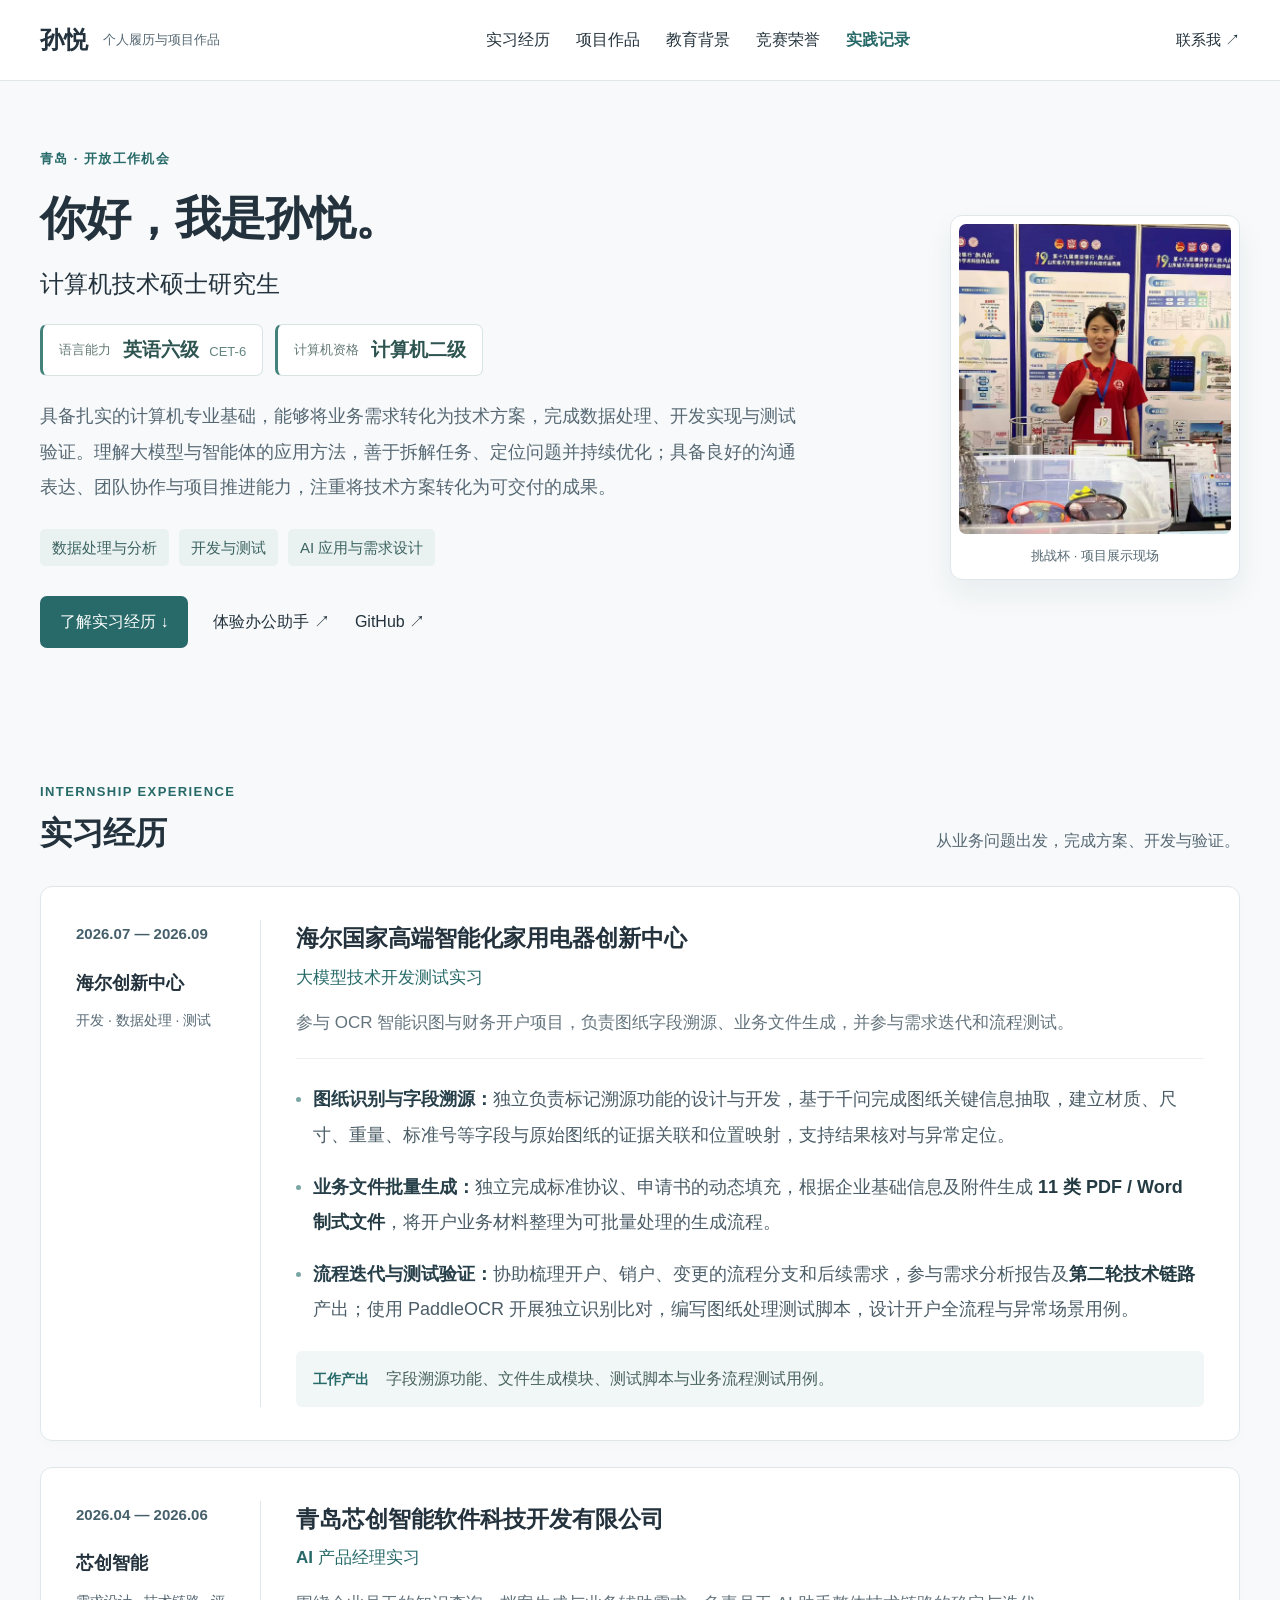
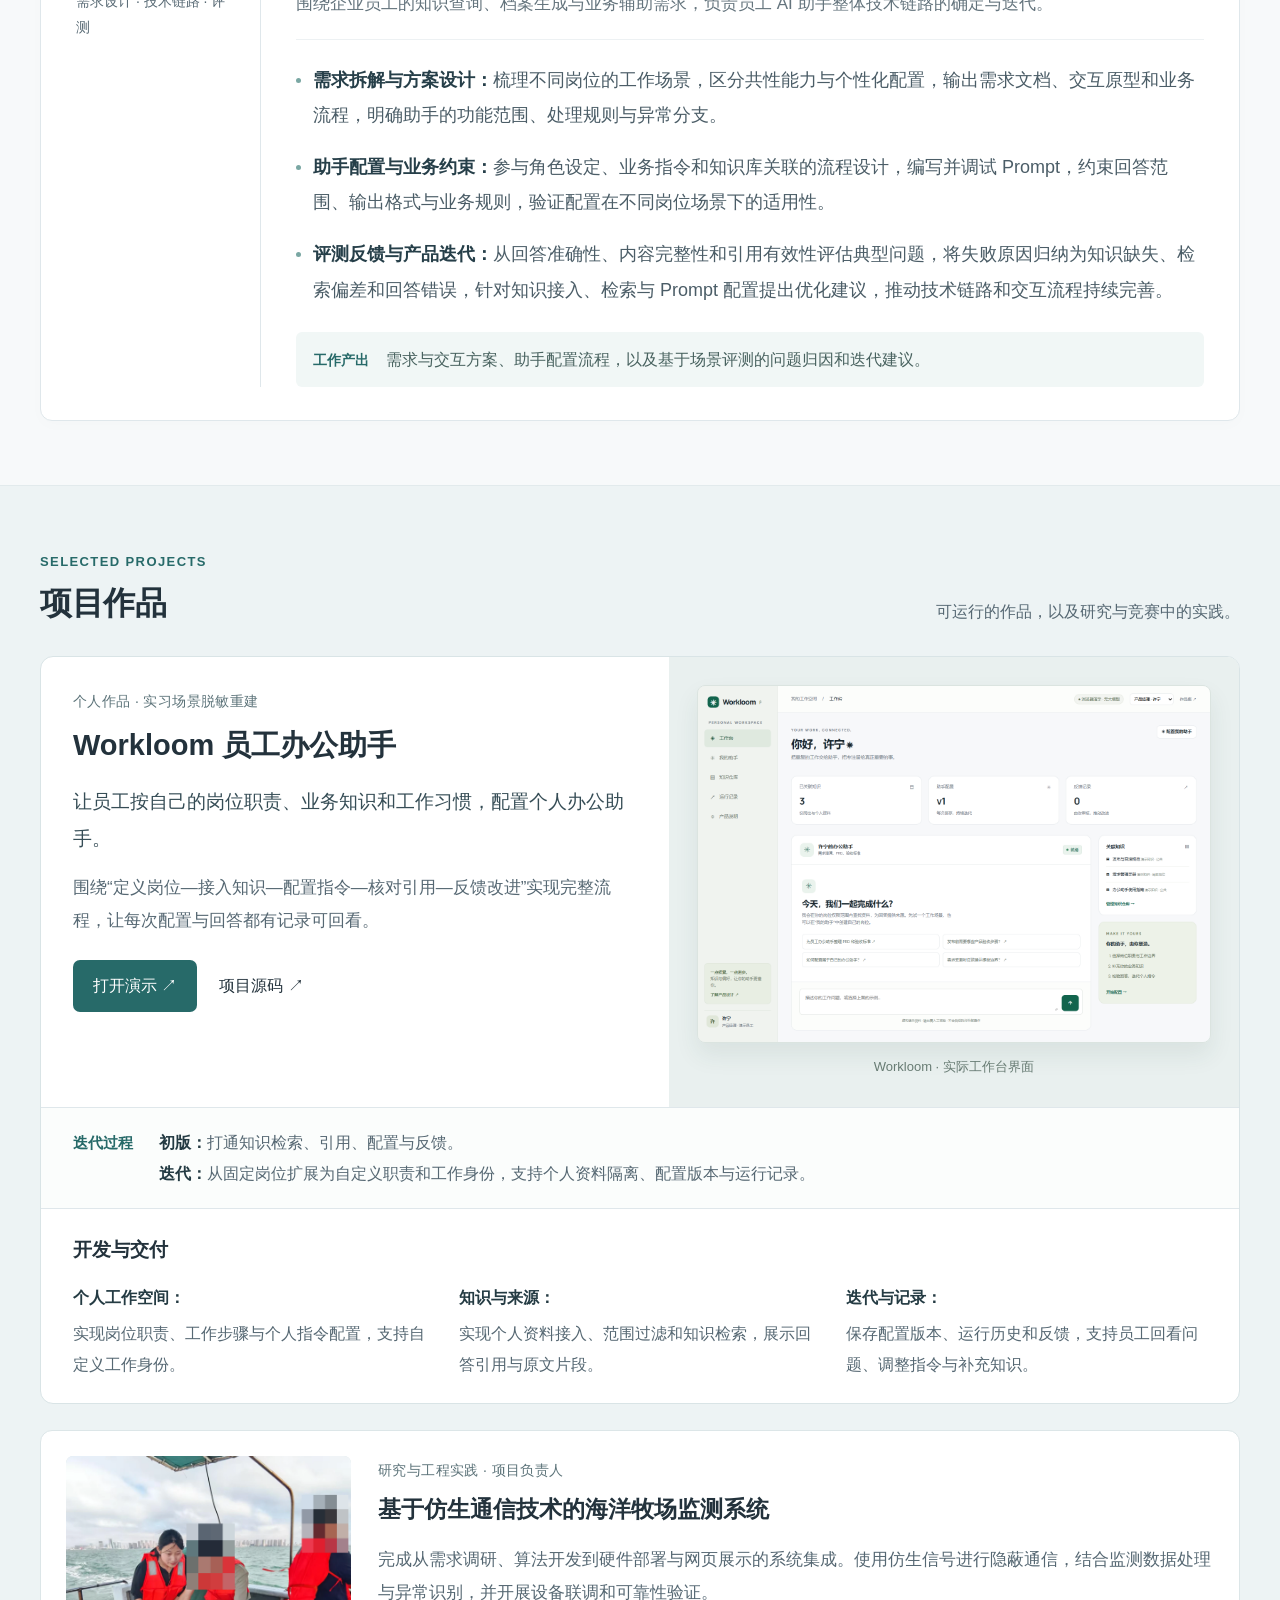
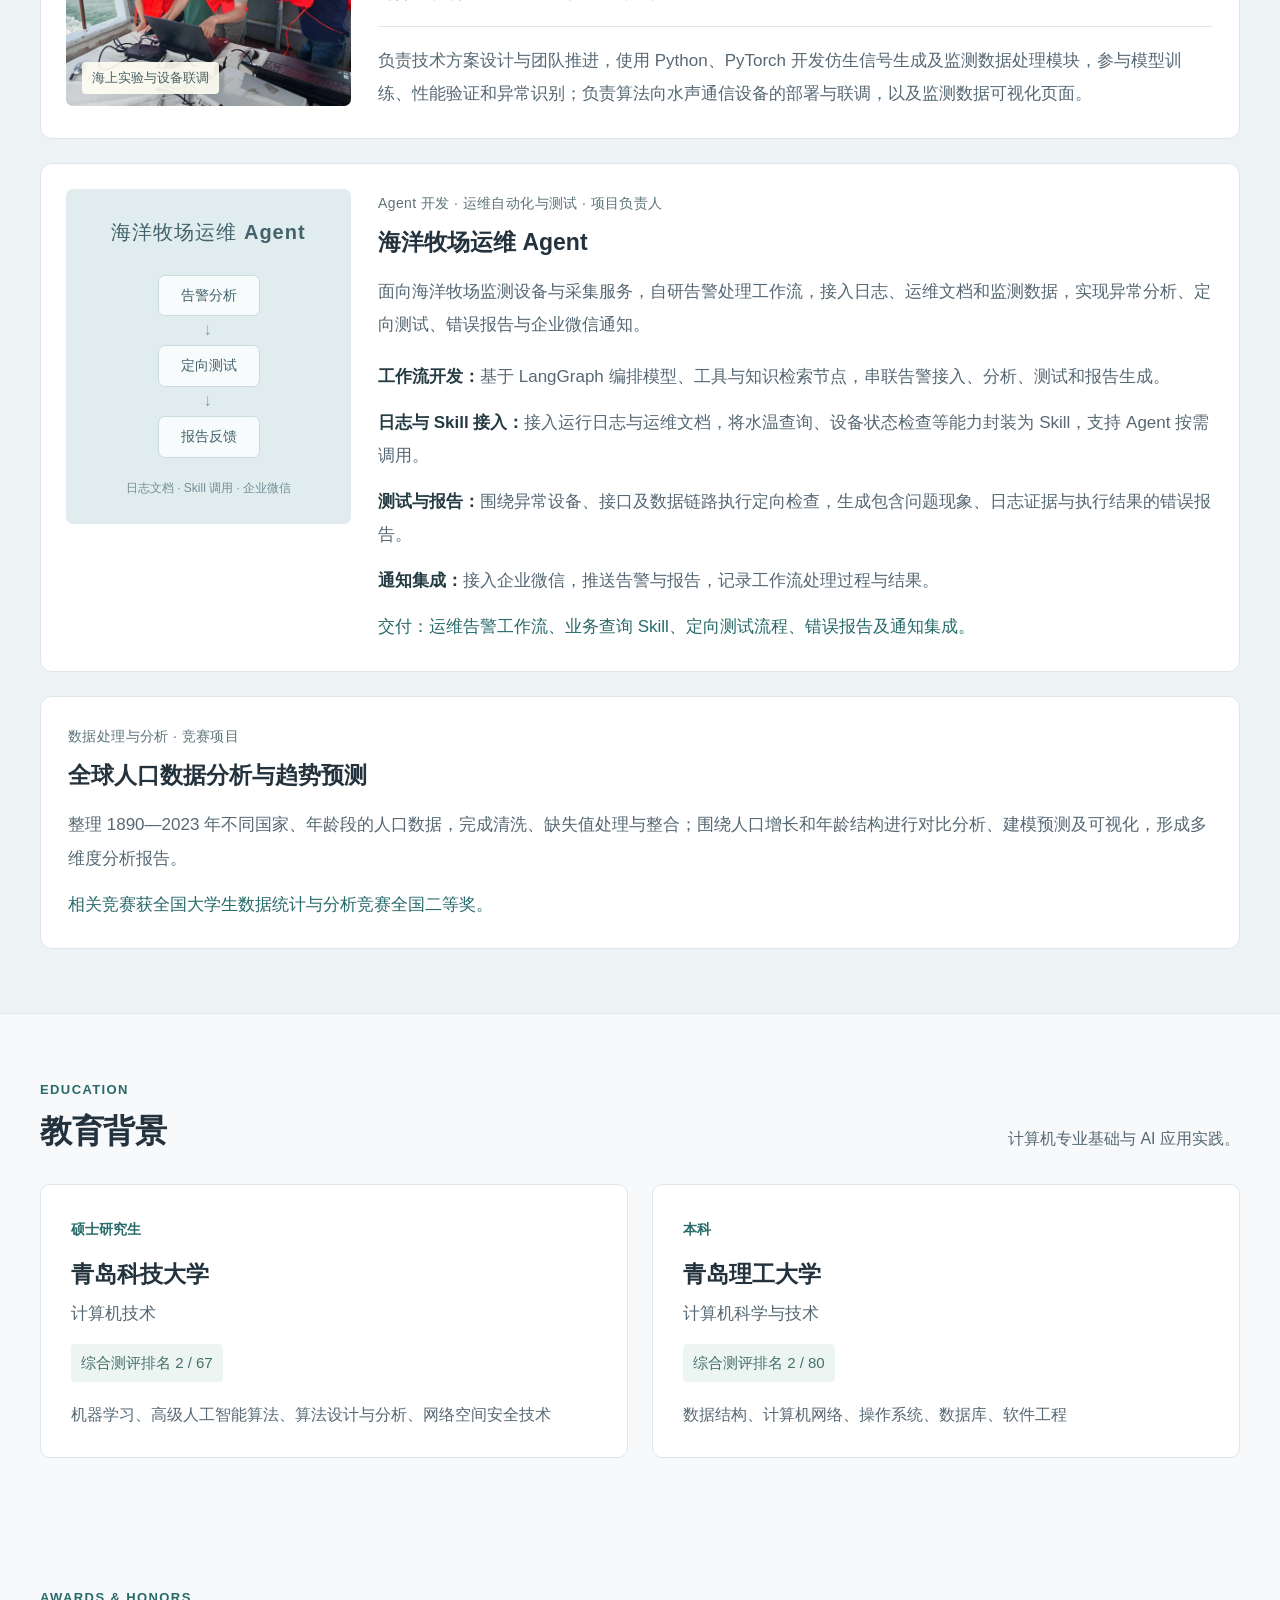
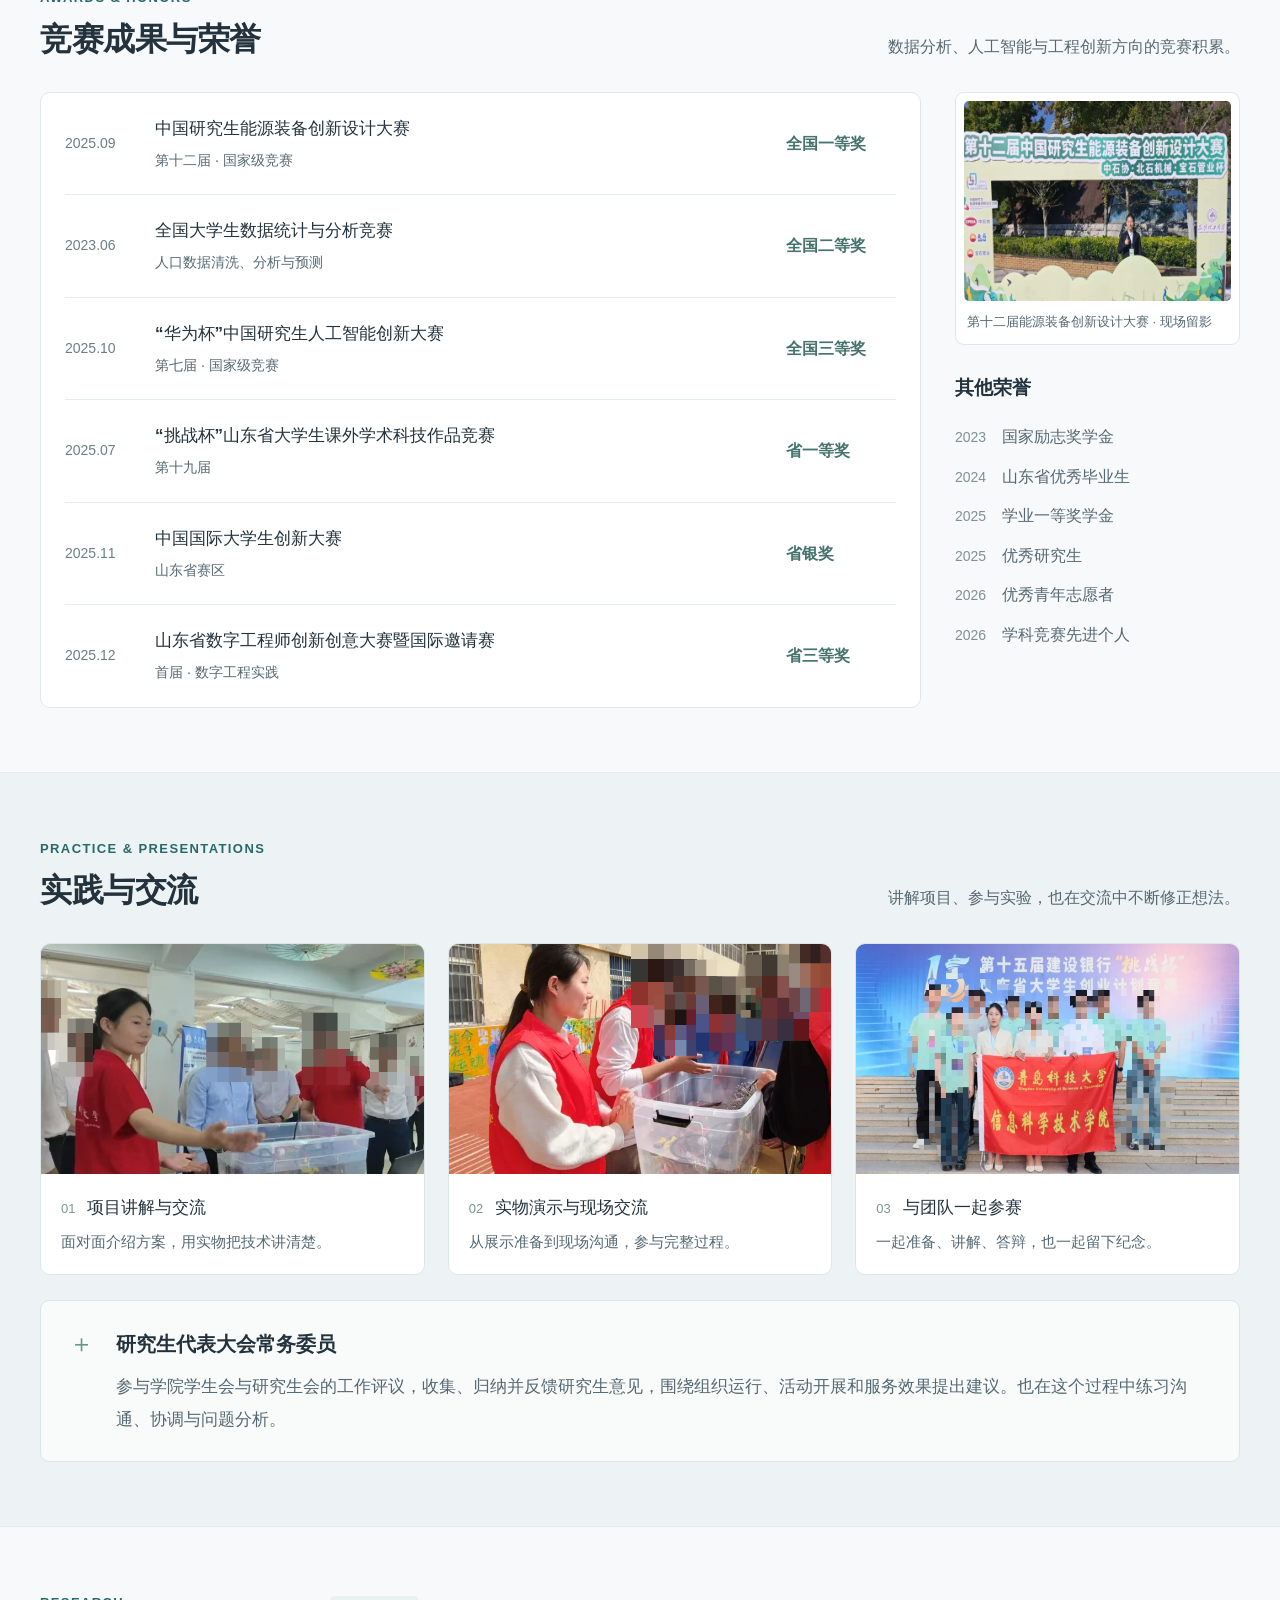
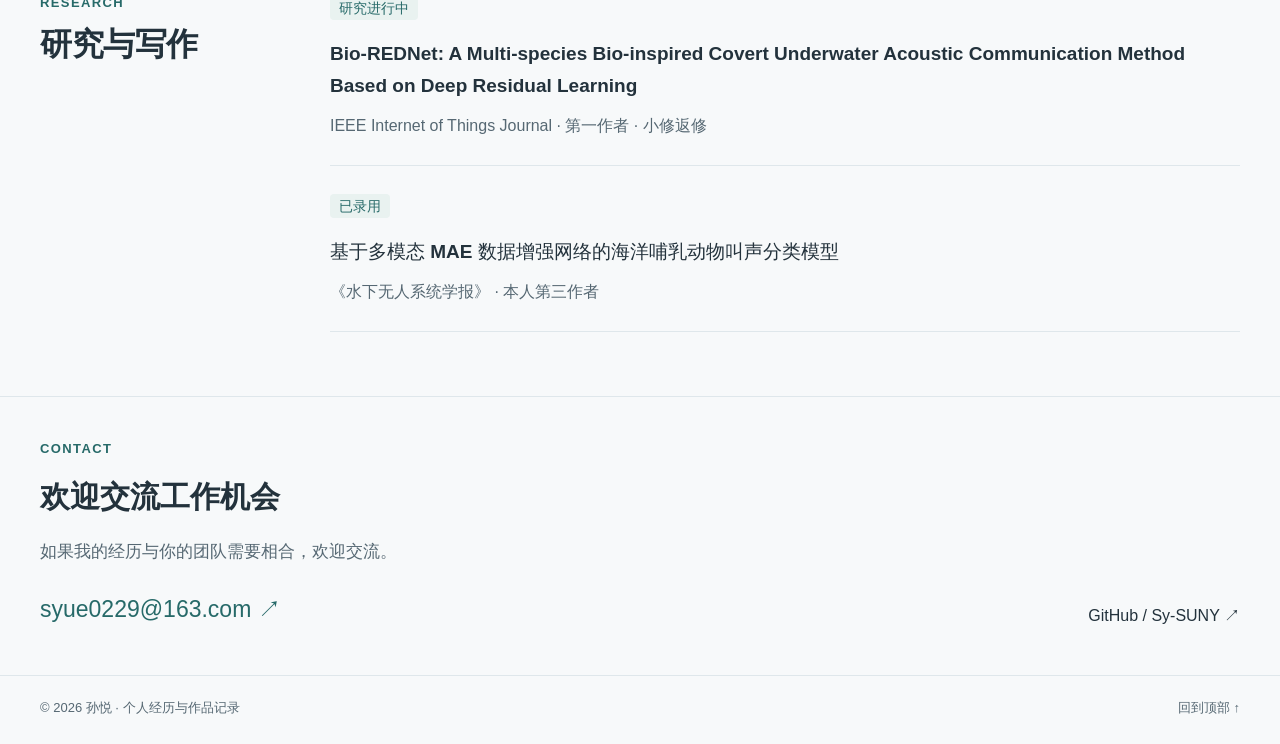
==== index.html @ eac05786 "Publish SunYue-suny personal website" ====
<!DOCTYPE html>
<html lang="zh-CN"><head><meta charset="utf-8"><meta name="viewport" content="width=device-width,initial-scale=1"><meta name="description" content="孙悦的个人履历与作品：数据处理、开发测试、AI 应用、竞赛成果与实践记录。"><title>SunYue-suny · 孙悦的个人网站</title><link rel="stylesheet" href="portfolio.css"><script src="portfolio.js" defer></script><link rel="canonical" href="https://sy-suny.github.io/SunYue-suny/"><meta property="og:site_name" content="SunYue-suny"></head><body>
<a class="skip" href="#main">跳到正文</a><header class="masthead"><a class="wordmark" href="index.html">孙悦<span>个人履历与项目作品</span></a><nav aria-label="个人网站导航"><a href="#experience">实习经历</a><a href="#projects">项目作品</a><a href="#education">教育背景</a><a href="#honors">竞赛荣誉</a><a href="#moments">实践记录</a></nav><a class="contact-nav" href="mailto:syue0229@163.com">联系我 ↗</a></header><main id="main"><section class="intro page-width"><div class="intro-copy"><p class="eyebrow">青岛 · 开放工作机会</p><h1>你好，我是孙悦。</h1><p class="intro-lead">计算机技术硕士研究生</p><div class="intro-qualifications" aria-label="语言与计算机资格"><div><span>语言能力</span><strong>英语六级 <small>CET-6</small></strong></div><div><span>计算机资格</span><strong>计算机二级</strong></div></div><p class="intro-bio">具备扎实的计算机专业基础，能够将业务需求转化为技术方案，完成数据处理、开发实现与测试验证。理解大模型与智能体的应用方法，善于拆解任务、定位问题并持续优化；具备良好的沟通表达、团队协作与项目推进能力，注重将技术方案转化为可交付的成果。</p><div class="directions"><span>数据处理与分析</span><span>开发与测试</span><span>AI 应用与需求设计</span></div><div class="intro-links"><a class="primary-project-link" href="#experience">了解实习经历 ↓</a><a href="#workloom">体验办公助手 ↗</a><a href="https://github.com/Sy-SUNY" target="_blank" rel="noopener">GitHub ↗</a></div></div><figure class="intro-photo"><img src="assets/portrait.webp?v=privacy-20261110" width="1125" height="1500" alt="孙悦在挑战杯竞赛展位展示项目" fetchpriority="high"><figcaption>挑战杯 · 项目展示现场</figcaption></figure></section><section class="section page-width" id="experience"><div class="section-heading"><div><p class="eyebrow">INTERNSHIP EXPERIENCE</p><h2>实习经历</h2></div><p>从业务问题出发，完成方案、开发与验证。</p></div><div class="experience-cards">
<article class="career-card"><aside class="career-date"><time>2026.07 — 2026.09</time><span>海尔创新中心</span><p>开发 · 数据处理 · 测试</p></aside><div class="career-content"><header><h3>海尔国家高端智能化家用电器创新中心</h3><p class="position">大模型技术开发测试实习</p><p class="career-context">参与 OCR 智能识图与财务开户项目，负责图纸字段溯源、业务文件生成，并参与需求迭代和流程测试。</p></header><ul class="contribution-list"><li><strong>图纸识别与字段溯源：</strong>独立负责标记溯源功能的设计与开发，基于千问完成图纸关键信息抽取，建立材质、尺寸、重量、标准号等字段与原始图纸的证据关联和位置映射，支持结果核对与异常定位。</li><li><strong>业务文件批量生成：</strong>独立完成标准协议、申请书的动态填充，根据企业基础信息及附件生成 <strong>11 类 PDF / Word 制式文件</strong>，将开户业务材料整理为可批量处理的生成流程。</li><li><strong>流程迭代与测试验证：</strong>协助梳理开户、销户、变更的流程分支和后续需求，参与需求分析报告及<strong>第二轮技术链路</strong>产出；使用 PaddleOCR 开展独立识别比对，编写图纸处理测试脚本，设计开户全流程与异常场景用例。</li></ul><div class="career-delivery"><span>工作产出</span><p>字段溯源功能、文件生成模块、测试脚本与业务流程测试用例。</p></div></div></article>
<article class="career-card"><aside class="career-date"><time>2026.04 — 2026.06</time><span>芯创智能</span><p>需求设计 · 技术链路 · 评测</p></aside><div class="career-content"><header><h3>青岛芯创智能软件科技开发有限公司</h3><p class="position">AI 产品经理实习</p><p class="career-context">围绕企业员工的知识查询、档案生成与业务辅助需求，负责员工 AI 助手整体技术链路的确定与迭代。</p></header><ul class="contribution-list"><li><strong>需求拆解与方案设计：</strong>梳理不同岗位的工作场景，区分共性能力与个性化配置，输出需求文档、交互原型和业务流程，明确助手的功能范围、处理规则与异常分支。</li><li><strong>助手配置与业务约束：</strong>参与角色设定、业务指令和知识库关联的流程设计，编写并调试 Prompt，约束回答范围、输出格式与业务规则，验证配置在不同岗位场景下的适用性。</li><li><strong>评测反馈与产品迭代：</strong>从回答准确性、内容完整性和引用有效性评估典型问题，将失败原因归纳为知识缺失、检索偏差和回答错误，针对知识接入、检索与 Prompt 配置提出优化建议，推动技术链路和交互流程持续完善。</li></ul><div class="career-delivery"><span>工作产出</span><p>需求与交互方案、助手配置流程，以及基于场景评测的问题归因和迭代建议。</p></div></div></article></div></section><section class="project-section" id="projects"><div class="page-width"><div class="section-heading"><div><p class="eyebrow">SELECTED PROJECTS</p><h2>项目作品</h2></div><p>可运行的作品，以及研究与竞赛中的实践。</p></div>
<article class="featured-project" id="workloom"><div class="featured-project-body"><p class="project-index">个人作品 · 实习场景脱敏重建</p><h3>Workloom 员工办公助手</h3><p class="project-intro">让员工按自己的岗位职责、业务知识和工作习惯，配置个人办公助手。</p><p>围绕“定义岗位—接入知识—配置指令—核对引用—反馈改进”实现完整流程，让每次配置与回答都有记录可回看。</p><div class="project-actions"><a class="primary-project-link" href="app.html">打开演示 ↗</a><a href="https://github.com/Sy-SUNY/workloom" target="_blank" rel="noopener">项目源码 ↗</a></div></div><figure class="project-preview"><a href="app.html" aria-label="打开 Workloom 办公助手演示"><img src="assets/workloom-preview.png" width="1440" height="1000" alt="Workloom 工作台，展示个人知识、助手对话和配置入口" loading="lazy"></a><figcaption>Workloom · 实际工作台界面</figcaption></figure><div class="project-evolution"><span>迭代过程</span><p><strong>初版：</strong>打通知识检索、引用、配置与反馈。<br><strong>迭代：</strong>从固定岗位扩展为自定义职责和工作身份，支持个人资料隔离、配置版本与运行记录。</p></div><div class="featured-contributions"><h4>开发与交付</h4><ul class="project-work-list"><li><strong>个人工作空间：</strong>实现岗位职责、工作步骤与个人指令配置，支持自定义工作身份。</li><li><strong>知识与来源：</strong>实现个人资料接入、范围过滤和知识检索，展示回答引用与原文片段。</li><li><strong>迭代与记录：</strong>保存配置版本、运行历史和反馈，支持员工回看问题、调整指令与补充知识。</li></ul></div></article>
<div class="project-grid"><article class="portfolio-project"><figure><img src="assets/fieldwork.webp?v=privacy-20261110" width="1500" height="1125" alt="海洋牧场项目海上设备联调现场" loading="lazy"><figcaption>海上实验与设备联调</figcaption></figure><div class="project-card-body"><p class="project-index">研究与工程实践 · 项目负责人</p><h3>基于仿生通信技术的海洋牧场监测系统</h3><p>完成从需求调研、算法开发到硬件部署与网页展示的系统集成。使用仿生信号进行隐蔽通信，结合监测数据处理与异常识别，并开展设备联调和可靠性验证。</p><div class="project-contributions"><p>负责技术方案设计与团队推进，使用 Python、PyTorch 开发仿生信号生成及监测数据处理模块，参与模型训练、性能验证和异常识别；负责算法向水声通信设备的部署与联调，以及监测数据可视化页面。</p></div></div></article>
<article class="portfolio-project" id="marine-ops"><div class="workflow-cover" role="img" aria-label="运维 Agent 将告警分析、定向测试和报告反馈连接起来"><span class="workflow-title">海洋牧场运维 Agent</span><div><span>告警分析</span><b>→</b><span>定向测试</span><b>→</b><span>报告反馈</span></div><p>日志文档 · Skill 调用 · 企业微信</p></div><div class="project-card-body"><p class="project-index">Agent 开发 · 运维自动化与测试 · 项目负责人</p><h3>海洋牧场运维 Agent</h3><p>面向海洋牧场监测设备与采集服务，自研告警处理工作流，接入日志、运维文档和监测数据，实现异常分析、定向测试、错误报告与企业微信通知。</p><ul class="project-work-list"><li><strong>工作流开发：</strong>基于 LangGraph 编排模型、工具与知识检索节点，串联告警接入、分析、测试和报告生成。</li><li><strong>日志与 Skill 接入：</strong>接入运行日志与运维文档，将水温查询、设备状态检查等能力封装为 Skill，支持 Agent 按需调用。</li><li><strong>测试与报告：</strong>围绕异常设备、接口及数据链路执行定向检查，生成包含问题现象、日志证据与执行结果的错误报告。</li><li><strong>通知集成：</strong>接入企业微信，推送告警与报告，记录工作流处理过程与结果。</li></ul><p class="project-outcome">交付：运维告警工作流、业务查询 Skill、定向测试流程、错误报告及通知集成。</p></div></article><article class="portfolio-project data-project"><div class="project-card-body"><p class="project-index">数据处理与分析 · 竞赛项目</p><h3>全球人口数据分析与趋势预测</h3><p>整理 1890—2023 年不同国家、年龄段的人口数据，完成清洗、缺失值处理与整合；围绕人口增长和年龄结构进行对比分析、建模预测及可视化，形成多维度分析报告。</p><p class="project-outcome">相关竞赛获全国大学生数据统计与分析竞赛全国二等奖。</p></div></article></div></div></section><section class="section page-width education-section" id="education"><div class="section-heading"><div><p class="eyebrow">EDUCATION</p><h2>教育背景</h2></div><p>计算机专业基础与 AI 应用实践。</p></div><div class="education-grid"><article class="education-card"><span class="degree">硕士研究生</span><h4>青岛科技大学</h4><p>计算机技术</p><span class="rank">综合测评排名 2 / 67</span><p class="course">机器学习、高级人工智能算法、算法设计与分析、网络空间安全技术</p></article><article class="education-card"><span class="degree">本科</span><h4>青岛理工大学</h4><p>计算机科学与技术</p><span class="rank">综合测评排名 2 / 80</span><p class="course">数据结构、计算机网络、操作系统、数据库、软件工程</p></article></div></section><section class="section page-width" id="honors"><div class="section-heading"><div><p class="eyebrow">AWARDS &amp; HONORS</p><h2>竞赛成果与荣誉</h2></div><p>数据分析、人工智能与工程创新方向的竞赛积累。</p></div><div class="honors-layout"><div class="award-list"><article class="award-row"><span>2025.09</span><div><h3>中国研究生能源装备创新设计大赛</h3><p>第十二届 · 国家级竞赛</p></div><strong>全国一等奖</strong></article><article class="award-row"><span>2023.06</span><div><h3>全国大学生数据统计与分析竞赛</h3><p>人口数据清洗、分析与预测</p></div><strong>全国二等奖</strong></article><article class="award-row"><span>2025.10</span><div><h3>“华为杯”中国研究生人工智能创新大赛</h3><p>第七届 · 国家级竞赛</p></div><strong>全国三等奖</strong></article><article class="award-row"><span>2025.07</span><div><h3>“挑战杯”山东省大学生课外学术科技作品竞赛</h3><p>第十九届</p></div><strong>省一等奖</strong></article><article class="award-row"><span>2025.11</span><div><h3>中国国际大学生创新大赛</h3><p>山东省赛区</p></div><strong>省银奖</strong></article><article class="award-row"><span>2025.12</span><div><h3>山东省数字工程师创新创意大赛暨国际邀请赛</h3><p>首届 · 数字工程实践</p></div><strong>省三等奖</strong></article></div><aside class="honor-aside"><figure><button class="image-button" data-image="assets/energy-event.webp?v=privacy-20261110" data-caption="第十二届中国研究生能源装备创新设计大赛现场"><img src="assets/energy-event.webp?v=privacy-20261110" width="633" height="474" alt="孙悦在中国研究生能源装备创新设计大赛会场留影" loading="lazy"></button><figcaption>第十二届能源装备创新设计大赛 · 现场留影</figcaption></figure><h3>其他荣誉</h3><ul class="other-honors"><li><span>2023</span>国家励志奖学金</li><li><span>2024</span>山东省优秀毕业生</li><li><span>2025</span>学业一等奖学金</li><li><span>2025</span>优秀研究生</li><li><span>2026</span>优秀青年志愿者</li><li><span>2026</span>学科竞赛先进个人</li></ul></aside></div></section>
<section class="moments-section" id="moments"><div class="page-width"><div class="section-heading"><div><p class="eyebrow">PRACTICE &amp; PRESENTATIONS</p><h2>实践与交流</h2></div><p>讲解项目、参与实验，也在交流中不断修正想法。</p></div><div class="photo-grid"><figure class="photo-wide"><button class="image-button" data-image="assets/presentation.webp?v=privacy-20261110" data-caption="项目讲解与交流 · 使用实物演示介绍系统"><img src="assets/presentation.webp?v=privacy-20261110" width="651" height="504" alt="项目现场向参观者讲解水下设备及演示系统" loading="lazy"></button><figcaption><span>01</span>项目讲解与交流<p>面对面介绍方案，用实物把技术讲清楚。</p></figcaption></figure><figure><button class="image-button" data-image="assets/demo-table.webp?v=privacy-20261110" data-caption="实物演示与现场交流"><img src="assets/demo-table.webp?v=privacy-20261110" width="613" height="463" alt="团队成员围绕实验水箱交流设备与方案" loading="lazy"></button><figcaption><span>02</span>实物演示与现场交流<p>从展示准备到现场沟通，参与完整过程。</p></figcaption></figure><figure><button class="image-button" data-image="assets/competition-team.webp?v=privacy-20261110" data-caption="挑战杯参赛团队合影"><img src="assets/competition-team.webp?v=privacy-20261110" width="633" height="471" alt="挑战杯参赛团队与青岛科技大学旗帜合影" loading="lazy"></button><figcaption><span>03</span>与团队一起参赛<p>一起准备、讲解、答辩，也一起留下纪念。</p></figcaption></figure></div><div class="service-note"><span class="note-number">＋</span><div><h3>研究生代表大会常务委员</h3><p>参与学院学生会与研究生会的工作评议，收集、归纳并反馈研究生意见，围绕组织运行、活动开展和服务效果提出建议。也在这个过程中练习沟通、协调与问题分析。</p></div><div class="service-tags">校园参与<br>组织协调<br>志愿服务</div></div></div></section>
<section class="section page-width research-section"><div><p class="eyebrow">RESEARCH</p><h2>研究与写作</h2></div><div class="papers"><article><span class="paper-status">研究进行中</span><h3>Bio-REDNet: A Multi-species Bio-inspired Covert Underwater Acoustic Communication Method Based on Deep Residual Learning</h3><p>IEEE Internet of Things Journal · 第一作者 · 小修返修</p></article><article><span class="paper-status">已录用</span><h3>基于多模态 MAE 数据增强网络的海洋哺乳动物叫声分类模型</h3><p>《水下无人系统学报》 · 本人第三作者</p></article></div></section>
<section class="contact-section page-width" id="contact"><div><p class="eyebrow">CONTACT</p><h2>欢迎交流工作机会</h2><p>如果我的经历与你的团队需要相合，欢迎交流。</p><a class="email" href="mailto:syue0229@163.com">syue0229@163.com ↗</a></div><a class="github-link" href="https://github.com/Sy-SUNY" target="_blank" rel="noopener">GitHub / Sy-SUNY ↗</a></section></main><footer class="page-width footer"><span>© 2026 孙悦 · 个人经历与作品记录</span><a href="#main">回到顶部 ↑</a></footer><dialog id="photo-dialog" aria-label="照片查看"><button class="dialog-close" aria-label="关闭图片">关闭 ×</button><figure><img id="dialog-image" alt=""><figcaption id="dialog-caption"></figcaption></figure></dialog></body></html>
---- portfolio.css ----
:root{--paper:#f7f9fa;--ink:#23323c;--muted:#566873;--rule:#dfe7eb;--red:#276a69;--serif:'Segoe UI','Microsoft YaHei',sans-serif;--sans:'Segoe UI','Microsoft YaHei',sans-serif;--accent:#276a69}*{box-sizing:border-box}html{scroll-behavior:smooth;scroll-padding-top:100px}body{margin:0;background:var(--paper);color:var(--ink);font:18px/1.85 var(--sans);-webkit-font-smoothing:antialiased}a{color:inherit;text-decoration:none}a:hover{color:var(--accent)}button{font:inherit;cursor:pointer;color:inherit}a:focus-visible,button:focus-visible,summary:focus-visible{outline:3px solid #74aaa8;outline-offset:4px}h1,h2,h3,h4,p,figure{margin:0}img{max-width:100%;display:block}strong{font-weight:650;color:#243b43}.page-width{width:100%;max-width:1280px;padding-left:40px;padding-right:40px;margin:auto}.masthead{position:sticky;top:0;z-index:10;display:flex;align-items:center;gap:30px;justify-content:space-between;padding:18px max(32px,calc((100vw - 1200px)/2));border-bottom:1px solid var(--rule);background:#fffffffa;backdrop-filter:blur(14px)}.wordmark{font-size:24px;font-weight:700;display:flex;align-items:center;gap:15px;white-space:nowrap}.wordmark span{display:block;font-size:13px;font-weight:400;color:var(--muted)}.masthead nav{display:flex;gap:26px;font-size:16px}.masthead nav a{white-space:nowrap}.masthead nav a.active{color:var(--accent);font-weight:650}.contact-nav{font-size:15px;white-space:nowrap}.intro{display:grid;grid-template-columns:minmax(0,1fr) 290px;gap:80px;align-items:center;padding-top:66px;padding-bottom:68px}.eyebrow{font-size:13px;font-weight:600;letter-spacing:1.4px;color:var(--accent)}.intro h1{font-size:46px;line-height:1.35;letter-spacing:-1px;margin:16px 0 12px;font-weight:700}.intro-lead{font-size:24px;font-weight:500;margin-bottom:18px}.intro-bio{font-size:18px;color:var(--muted);max-width:760px;line-height:1.95}.directions{display:flex;gap:10px;flex-wrap:wrap;margin-top:24px}.directions span{background:#eaf2f1;color:#3b6361;font-size:15px;padding:5px 12px;border-radius:5px}.intro-links{display:flex;gap:25px;align-items:center;flex-wrap:wrap;margin-top:30px;font-size:16px}.primary-project-link{display:inline-flex;padding:11px 20px;border-radius:7px;background:var(--accent);color:white;font-size:16px;font-weight:550;align-items:center;justify-content:center}.primary-project-link:hover{color:white;background:#1e5756}.intro-photo{padding:8px;background:white;border:1px solid var(--rule);border-radius:12px;box-shadow:0 14px 30px #213d4810}.intro-photo img{width:100%;height:310px;object-fit:cover;object-position:50% 40%;border-radius:7px}.intro-photo figcaption{font-size:13px;color:var(--muted);text-align:center;padding:10px 0 3px}.section{padding-top:64px;padding-bottom:64px}.section-heading{display:flex;justify-content:space-between;gap:30px;align-items:flex-end;margin-bottom:30px}.section-heading h2,.research-section h2{font-size:32px;line-height:1.4;letter-spacing:-.5px;font-weight:650;margin-top:7px}.section-heading>p{font-size:16px;color:var(--muted);max-width:450px;text-align:right}.experience-cards{display:flex;flex-direction:column;gap:26px}.career-card{display:grid;grid-template-columns:185px minmax(0,1fr);gap:35px;padding:33px 35px;background:white;border:1px solid var(--rule);border-radius:12px;box-shadow:0 4px 16px #29415104}.career-date{border-right:1px solid var(--rule);padding-right:24px}.career-date time{font-size:15px;font-weight:600;color:#455f6b;display:block;white-space:nowrap}.career-date>span{font-size:18px;display:block;margin-top:19px;font-weight:650}.career-date>p{font-size:14px;line-height:1.9;color:var(--muted);margin-top:7px}.career-content h3{font-size:23px;line-height:1.6;font-weight:650}.position{font-size:17px;color:var(--accent);font-weight:550;margin-top:5px}.career-context{font-size:17px;color:#64747d;line-height:1.9;margin-top:14px;padding-bottom:19px;border-bottom:1px solid #edf1f3}.contribution-list{list-style:none;padding:0;margin:23px 0 0}.contribution-list li{font-size:18px;color:#4b5d67;line-height:1.95;margin-bottom:17px;padding-left:17px;position:relative}.contribution-list li:last-child{margin-bottom:0}.contribution-list li:before{content:'';position:absolute;left:0;top:15px;width:5px;height:5px;border-radius:50%;background:#7aa7a3}.contribution-list li>strong:first-child{color:#263f49}.career-delivery{display:flex;gap:17px;align-items:baseline;background:#f1f7f6;padding:13px 17px;border-radius:6px;margin-top:24px}.career-delivery>span{color:var(--accent);font-size:14px;font-weight:600;white-space:nowrap}.career-delivery p{font-size:16px;color:#48625f}.inline-link{display:inline-block;font-size:16px;color:var(--accent);margin-top:20px}.project-section{padding:64px 0;background:#edf3f4;border-top:1px solid #e2eaec;border-bottom:1px solid #e2eaec}.featured-project{background:white;border:1px solid #d9e4e6;border-radius:13px;display:grid;grid-template-columns:minmax(0,1.1fr) minmax(0,1fr);overflow:hidden;scroll-margin-top:110px}.featured-project-body{padding:32px}.project-index{font-size:14px;color:#5c7379;font-weight:500;line-height:1.8}.featured-project h3{font-size:29px;line-height:1.5;margin:10px 0 15px}.featured-project-body>p:not(.project-index){font-size:17px;line-height:1.95;color:var(--muted);margin-top:14px}.featured-project-body .project-intro{font-size:19px!important;color:#364d56!important;font-weight:500}.project-actions{display:flex;flex-wrap:wrap;align-items:center;gap:15px 22px;margin-top:23px;font-size:16px}.project-preview{display:flex;flex-direction:column;justify-content:center;padding:28px;background:#e9f0ef;min-width:0}.project-preview>a{display:block;box-shadow:0 12px 25px #23483c15;border:1px solid #dbe4e0;border-radius:8px;overflow:hidden}.project-preview img{width:100%;height:auto}.project-preview figcaption{text-align:center;color:#677b73;font-size:13px;margin-top:12px}.project-evolution{display:flex;gap:26px;align-items:baseline;grid-column:1/-1;border-top:1px solid var(--rule);padding:19px 32px;background:#fbfdfc}.project-evolution>span{white-space:nowrap;font-size:15px;font-weight:600;color:var(--accent)}.project-evolution p{font-size:16px;line-height:1.95;color:var(--muted)}.project-grid{display:grid;grid-template-columns:repeat(2,minmax(0,1fr));gap:24px;margin-top:26px}.portfolio-project{background:white;border:1px solid #dce6e8;border-radius:12px;overflow:hidden;min-width:0}.portfolio-project figure{position:relative;background:#dce7e7}.portfolio-project figure img{width:100%;height:240px;object-fit:cover;object-position:center 48%}.portfolio-project figcaption{position:absolute;bottom:12px;left:16px;background:#fffef3e8;color:#486164;font-size:13px;border-radius:4px;padding:4px 10px}.project-card-body{padding:27px}.project-card-body h3{font-size:23px;line-height:1.55;margin:9px 0 15px}.project-card-body>p:not(.project-index){font-size:17px;color:var(--muted);line-height:1.95}.project-details{margin-top:18px;border-top:1px solid var(--rule)}.project-details summary{cursor:pointer;display:flex;justify-content:space-between;font-size:16px;color:var(--accent);padding-top:14px;list-style:none}.project-details summary::-webkit-details-marker{display:none}.project-details[open] summary span{transform:rotate(45deg)}.project-details>div{font-size:17px;color:var(--muted);line-height:1.95;padding-top:13px}.workflow-cover{height:276px;padding:35px 25px;display:flex;flex-direction:column;justify-content:center;background:#e1ecee;color:#42636c}.workflow-title{font-size:20px;letter-spacing:1px;text-align:center;margin-bottom:24px;font-weight:550}.workflow-cover>div{display:flex;gap:10px;align-items:center;justify-content:center}.workflow-cover>div span{background:#ffffffc9;padding:12px 13px;border:1px solid #cadbdf;border-radius:7px;font-size:15px;white-space:nowrap}.workflow-cover>div b{font-size:17px;color:#89a3aa;font-weight:400}.workflow-cover>p{font-size:13px;text-align:center;color:#708e97;margin-top:19px;letter-spacing:2px}.data-project{grid-column:1/-1}.data-project .project-card-body{display:grid;grid-template-columns:1fr auto;gap:0 35px}.data-project .project-index,.data-project h3,.data-project .project-card-body>p{grid-column:1}.data-project .project-card-body>.text-button{grid-column:2;grid-row:2/5;align-self:center}.project-outcome{color:var(--accent)!important;font-weight:500;margin-top:13px}.text-button,.proof-button{background:none;border:0;padding:5px 0;color:var(--accent);font-size:15px}.text-button{border-bottom:1px solid #a8c1bd}.education-grid{display:grid;grid-template-columns:repeat(2,minmax(0,1fr));gap:24px}.education-card{background:white;border:1px solid var(--rule);border-radius:10px;padding:27px 30px;position:relative}.degree{font-size:14px;color:var(--accent);font-weight:600}.education-card h4{font-size:23px;margin:8px 0 2px;font-weight:600}.education-card>p:not(.course){font-size:17px;color:var(--muted)}.rank{display:inline-block;font-size:15px;color:#46706a;padding:5px 10px;background:#edf5f2;border-radius:4px;margin-top:15px}.course{font-size:16px;color:var(--muted);margin-top:18px;line-height:1.9}.education-note{font-size:15px;color:var(--muted);margin-top:20px}.honors-layout{display:grid;grid-template-columns:minmax(0,1fr) 285px;gap:34px}.award-list{background:white;border:1px solid var(--rule);border-radius:10px;padding:0 24px}.award-row{display:grid;grid-template-columns:75px minmax(0,1fr) 105px 52px;gap:15px;align-items:center;border-bottom:1px solid #e7edef;padding:21px 0}.award-row:last-child{border-bottom:0}.award-row>span{font-size:14px;color:#6c7f85}.award-row h3{font-size:17px;line-height:1.8;font-weight:550}.award-row p{font-size:14px;color:var(--muted);margin-top:3px}.award-row strong{font-size:16px;font-weight:600;color:#46736e;white-space:nowrap}.proof-button{font-size:14px;text-align:right;white-space:nowrap}.honor-aside figure{padding:8px;border:1px solid var(--rule);border-radius:9px;background:white}.honor-aside figcaption{font-size:13px;color:var(--muted);padding:9px 3px 2px}.honor-aside h3{font-size:19px;font-weight:600;margin:25px 0 12px}.other-honors{margin:0;padding:0;list-style:none;font-size:16px;color:var(--muted)}.other-honors li{padding:5px 0}.other-honors span{font-size:14px;color:#809193;margin-right:16px}.image-button{display:block;width:100%;padding:0;border:0;background:none;overflow:hidden;border-radius:5px}.image-button img{width:100%;height:auto;transition:transform .25s}.image-button:hover img{transform:scale(1.025)}.moments-section{padding:64px 0;background:#edf3f4;border-top:1px solid #e2eaec;border-bottom:1px solid #e2eaec}.photo-grid{display:grid;grid-template-columns:repeat(3,minmax(0,1fr));gap:23px}.photo-grid figure{border:1px solid #dce6e8;border-radius:10px;background:white;overflow:hidden}.photo-grid .image-button{border-radius:0}.photo-grid img{height:230px;object-fit:cover}.photo-grid figcaption{padding:18px 20px;font-size:17px;font-weight:550}.photo-grid figcaption>span{font-size:13px;color:#809593;margin-right:12px;font-weight:400}.photo-grid figcaption p{font-size:15px;font-weight:400;color:var(--muted);margin-top:5px}.service-note{display:flex;gap:22px;align-items:flex-start;padding:25px 28px;border:1px solid #dae6e5;background:#f8fbfa;border-radius:9px;margin-top:25px}.note-number{font-size:25px;color:#6a958e;line-height:1.4}.service-note h3{font-size:20px;font-weight:600;margin-bottom:7px}.service-note p{font-size:17px;color:var(--muted);line-height:1.95}.service-tags{display:none}.research-section{display:grid;grid-template-columns:240px minmax(0,1fr);gap:50px}.papers article{padding:0 0 23px;border-bottom:1px solid var(--rule)}.papers article+article{padding-top:23px}.paper-status{font-size:14px;color:var(--accent);background:#e9f2f0;padding:4px 9px;border-radius:4px}.papers h3{font-size:19px;line-height:1.65;margin:14px 0 10px;font-weight:550;overflow-wrap:anywhere}.papers p{font-size:16px;color:var(--muted);line-height:1.9}.contact-section{border-top:1px solid var(--rule);padding-top:40px;padding-bottom:45px;display:flex;justify-content:space-between;align-items:flex-end;gap:30px}.contact-section h2{font-size:30px;margin-top:8px;font-weight:600}.contact-section p:not(.eyebrow){font-size:17px;color:var(--muted);margin-top:12px}.email{font-size:23px;display:inline-block;color:var(--accent);margin-top:20px}.github-link{font-size:16px;white-space:nowrap}.footer{border-top:1px solid var(--rule);padding-top:20px;padding-bottom:24px;display:flex;justify-content:space-between;gap:25px;color:var(--muted);font-size:13px}.skip{position:fixed;top:-100px;left:20px;z-index:30;background:white;padding:10px}.skip:focus{top:10px}dialog{max-width:min(1000px,94vw);max-height:94vh;overflow:auto;background:white;border:1px solid #cbdcde;border-radius:10px;padding:50px 24px 20px;color:var(--ink)}dialog::backdrop{background:#1e303de0}dialog img{max-height:75vh;width:auto;object-fit:contain;margin:auto}dialog figcaption{font-size:15px;color:var(--muted);text-align:center;padding-top:14px}.dialog-close{position:absolute;right:20px;top:12px;border:0;background:none;font-size:16px}.row-links{display:flex;gap:25px;flex-wrap:wrap;align-items:center;margin-top:20px;font-size:17px}.project-index{letter-spacing:.4px}.iteration-log article{display:grid;grid-template-columns:160px 1fr;gap:25px;border-bottom:1px solid var(--rule);padding:20px 0}.iteration-log article>span{font-size:17px;color:var(--accent)}.iteration-log article p{font-size:18px;line-height:1.9;color:var(--muted)}.project-status{font-size:15px;color:var(--accent)}
@media(max-width:1100px){.masthead{padding:17px 28px;gap:20px}.wordmark span{display:none}.masthead nav{gap:20px;font-size:15px}.intro{gap:45px;grid-template-columns:1fr 250px}.intro h1{font-size:40px}.intro-photo img{height:290px}.career-card{grid-template-columns:155px minmax(0,1fr);padding:27px;gap:25px}.career-date{padding-right:19px}.honors-layout{grid-template-columns:1fr}.honor-aside{display:grid;grid-template-columns:285px 1fr;gap:0 30px;align-items:start}.honor-aside figure{grid-row:1/3}.honor-aside h3{margin-top:0}.featured-project{grid-template-columns:1.1fr .9fr}.project-preview{padding:20px}.workflow-cover>div{gap:7px}.workflow-cover>div span{padding:11px 9px;font-size:14px}.research-section{grid-template-columns:200px minmax(0,1fr);gap:35px}}
@media(max-width:760px){html{scroll-padding-top:125px}body{font-size:17px}.page-width{padding-left:21px;padding-right:21px}.masthead{padding:12px 21px;flex-wrap:wrap;gap:10px 18px}.wordmark{font-size:23px}.wordmark span{display:inline;font-size:12px}.contact-nav{font-size:14px;margin-left:auto}.masthead nav{width:100%;order:3;overflow-x:auto;gap:22px;font-size:15px;padding:6px 0 2px}.intro{padding-top:34px;padding-bottom:40px;grid-template-columns:1fr;gap:29px}.intro h1{font-size:36px;margin:13px 0 10px}.intro-lead{font-size:21px}.intro-bio{font-size:17px;line-height:1.95}.directions{gap:8px;margin-top:20px}.directions span{font-size:14px;padding:4px 9px}.intro-links{font-size:16px;gap:17px 22px;margin-top:24px}.intro-photo{max-width:100%;display:flex;gap:15px;align-items:center;padding:9px;box-shadow:none}.intro-photo img{width:108px;height:125px;object-position:center 39%}.intro-photo figcaption{text-align:left;font-size:14px;padding:0}.section,.project-section,.moments-section{padding-top:42px;padding-bottom:42px}.section-heading{display:block;margin-bottom:23px}.section-heading h2,.research-section h2{font-size:28px;margin-top:5px}.section-heading>p{font-size:16px;margin-top:10px;max-width:none;text-align:left}.eyebrow{font-size:12px}.career-card{display:block;padding:23px 21px}.career-date{border:0;border-bottom:1px solid var(--rule);padding:0 0 15px;margin-bottom:20px;display:flex;flex-wrap:wrap;gap:4px 15px;align-items:baseline}.career-date time{font-size:14px;width:100%}.career-date>span{font-size:16px;margin-top:3px}.career-date>p{font-size:13px;margin:0}.career-content h3{font-size:21px;line-height:1.65}.position{font-size:17px;margin-top:7px}.career-context{font-size:16px;line-height:1.95;padding-bottom:16px}.contribution-list{margin-top:19px}.contribution-list li{font-size:17px;line-height:1.95;margin-bottom:18px;padding-left:14px}.career-delivery{display:block;padding:13px 15px;margin-top:20px}.career-delivery>span{display:block;font-size:14px;margin-bottom:5px}.career-delivery p{font-size:16px}.inline-link{font-size:16px}.featured-project{grid-template-columns:1fr}.featured-project-body{padding:24px 22px}.featured-project h3{font-size:25px;line-height:1.6}.featured-project-body>p:not(.project-index){font-size:17px}.featured-project-body .project-intro{font-size:18px!important}.project-index{font-size:13px}.project-actions{font-size:16px;gap:16px 21px}.project-preview{padding:22px;min-width:0}.project-preview figcaption{font-size:13px}.project-evolution{display:block;padding:20px 22px}.project-evolution>span{display:block;margin-bottom:7px}.project-evolution p{font-size:16px}.project-grid{grid-template-columns:1fr;gap:20px;margin-top:20px}.project-card-body{padding:22px}.project-card-body h3{font-size:23px}.project-card-body>p:not(.project-index),.project-details>div{font-size:17px}.portfolio-project figure img{height:235px}.workflow-cover{height:235px;padding:25px 15px}.workflow-cover>div span{padding:11px 10px;font-size:14px}.workflow-title{font-size:19px}.workflow-cover>div{gap:7px}.workflow-cover>div b{font-size:14px}.data-project{grid-column:auto}.data-project .project-card-body{display:block}.data-project .text-button{margin-top:18px}.education-grid{grid-template-columns:1fr;gap:18px}.education-card{padding:24px}.education-card h4{font-size:23px}.education-card .course{font-size:16px}.honors-layout{display:block}.award-list{padding:0 19px}.award-row{grid-template-columns:65px minmax(0,1fr) 45px;gap:7px 10px;padding:19px 0}.award-row>span:first-child{grid-column:1;grid-row:1;align-self:start;font-size:13px;padding-top:2px}.award-row>div{grid-column:2;grid-row:1}.award-row h3{font-size:16px}.award-row p{font-size:13px}.award-row strong{grid-column:2;grid-row:2;font-size:16px}.award-row>.proof-button{grid-column:3;grid-row:1;font-size:13px}.honor-aside{display:block;margin-top:24px}.honor-aside figure{max-width:100%}.honor-aside h3{margin-top:24px;font-size:20px}.other-honors{font-size:17px;display:grid;grid-template-columns:1fr;gap:2px}.other-honors span{font-size:14px}.photo-grid{grid-template-columns:1fr;gap:20px}.photo-grid img{height:250px}.photo-grid figcaption{font-size:18px;padding:17px 20px}.photo-grid figcaption p{font-size:16px}.service-note{padding:21px 19px;gap:12px}.service-note h3{font-size:20px}.service-note p{font-size:17px}.research-section{display:block}.papers{margin-top:25px}.papers h3{font-size:19px}.papers p{font-size:17px}.contact-section{display:block;padding-top:34px;padding-bottom:36px}.contact-section h2{font-size:27px}.contact-section p:not(.eyebrow){font-size:17px}.email{font-size:21px;overflow-wrap:anywhere}.github-link{display:block;margin-top:20px;font-size:16px}.footer{flex-wrap:wrap;font-size:13px;gap:12px}.footer>span:nth-child(2){order:3;width:100%}dialog{padding:47px 15px 17px}dialog figcaption{font-size:14px}.row-links{font-size:16px;gap:20px}.iteration-log article{display:block;padding:18px 0}.iteration-log article>span{display:block;margin-bottom:10px}.iteration-log article p{font-size:17px}}
@media(min-width:361px) and (max-width:760px){.masthead nav{gap:14px;font-size:14px;justify-content:space-between}}
.intro-qualifications{display:flex;flex-wrap:wrap;gap:12px;margin:18px 0 23px}.intro-qualifications>div{display:flex;align-items:center;gap:12px;background:white;border:1px solid #d7e4e3;border-left:3px solid #43827b;border-radius:7px;padding:11px 16px}.intro-qualifications>div>span{font-size:13px;color:#637974}.intro-qualifications strong{font-size:19px;line-height:1.5;color:#2d5450}.intro-qualifications small{font-size:13px;font-weight:500;margin-left:5px;color:#64847f}.award-row{grid-template-columns:75px minmax(0,1fr) 110px}.project-grid{grid-template-columns:1fr}.portfolio-project:not(.data-project){display:grid;grid-template-columns:310px minmax(0,1fr);align-items:start}.portfolio-project>figure{margin:25px 0 25px 25px;overflow:hidden;border-radius:7px}.portfolio-project>figure img{height:250px;object-fit:cover}.portfolio-project>.workflow-cover{height:auto;min-height:270px;margin:25px 0 25px 25px;border-radius:7px;padding:25px 14px}.portfolio-project .workflow-cover>div{flex-direction:column;gap:6px}.portfolio-project .workflow-cover>div b{transform:rotate(90deg);line-height:1}.portfolio-project .workflow-cover>div span{padding:7px 22px;font-size:14px}.portfolio-project .workflow-cover>p{font-size:12px;letter-spacing:0}.project-contributions{font-size:17px;color:var(--muted);line-height:1.95;margin-top:17px;padding-top:17px;border-top:1px solid var(--rule)}.project-contributions p+p{margin-top:13px}.project-work-list{list-style:none;margin:18px 0 0;padding:0}.project-work-list li{font-size:17px;color:var(--muted);line-height:1.95;margin:0 0 13px}.project-work-list li:last-child{margin-bottom:0}.featured-contributions{grid-column:1/-1;padding:23px 32px;border-top:1px solid var(--rule)}.featured-contributions h4{font-size:19px;font-weight:600}.featured-contributions .project-work-list{display:grid;grid-template-columns:repeat(3,minmax(0,1fr));gap:25px;margin-top:14px}.featured-contributions .project-work-list li{margin:0;font-size:16px}.featured-contributions .project-work-list strong{display:block;margin-bottom:5px}.data-project .project-card-body{display:block}.project-card-body .row-links:empty{display:none}
@media(max-width:1050px){.portfolio-project:not(.data-project){grid-template-columns:245px minmax(0,1fr)}.portfolio-project>.workflow-cover,.portfolio-project>figure{margin-left:20px}.featured-contributions .project-work-list{grid-template-columns:1fr;gap:12px}.featured-contributions .project-work-list strong{display:inline}}
@media(max-width:760px){.intro-qualifications{gap:10px;margin:16px 0 20px}.intro-qualifications>div{padding:10px 12px;gap:9px}.intro-qualifications strong{font-size:18px}.intro-qualifications>div>span{font-size:12px}.intro-qualifications small{font-size:12px}.award-row{grid-template-columns:62px minmax(0,1fr)}.award-row strong{grid-column:2;grid-row:2}.portfolio-project:not(.data-project){display:block}.portfolio-project>figure{margin:0;border-radius:0}.portfolio-project>figure img{height:235px}.portfolio-project>.workflow-cover{margin:0;border-radius:0;height:215px;min-height:0}.portfolio-project .workflow-cover>div{flex-direction:row;gap:7px}.portfolio-project .workflow-cover>div b{transform:none}.portfolio-project .workflow-cover>div span{padding:10px 9px;font-size:14px}.portfolio-project .workflow-cover>p{font-size:13px}.project-contributions,.project-work-list li{font-size:17px}.featured-contributions{padding:20px 22px}.featured-contributions .project-work-list{display:block}.featured-contributions .project-work-list li{font-size:17px;margin-bottom:13px}.featured-contributions .project-work-list li:last-child{margin-bottom:0}}
@media(prefers-reduced-motion:reduce){html{scroll-behavior:auto}*{transition:none!important}}
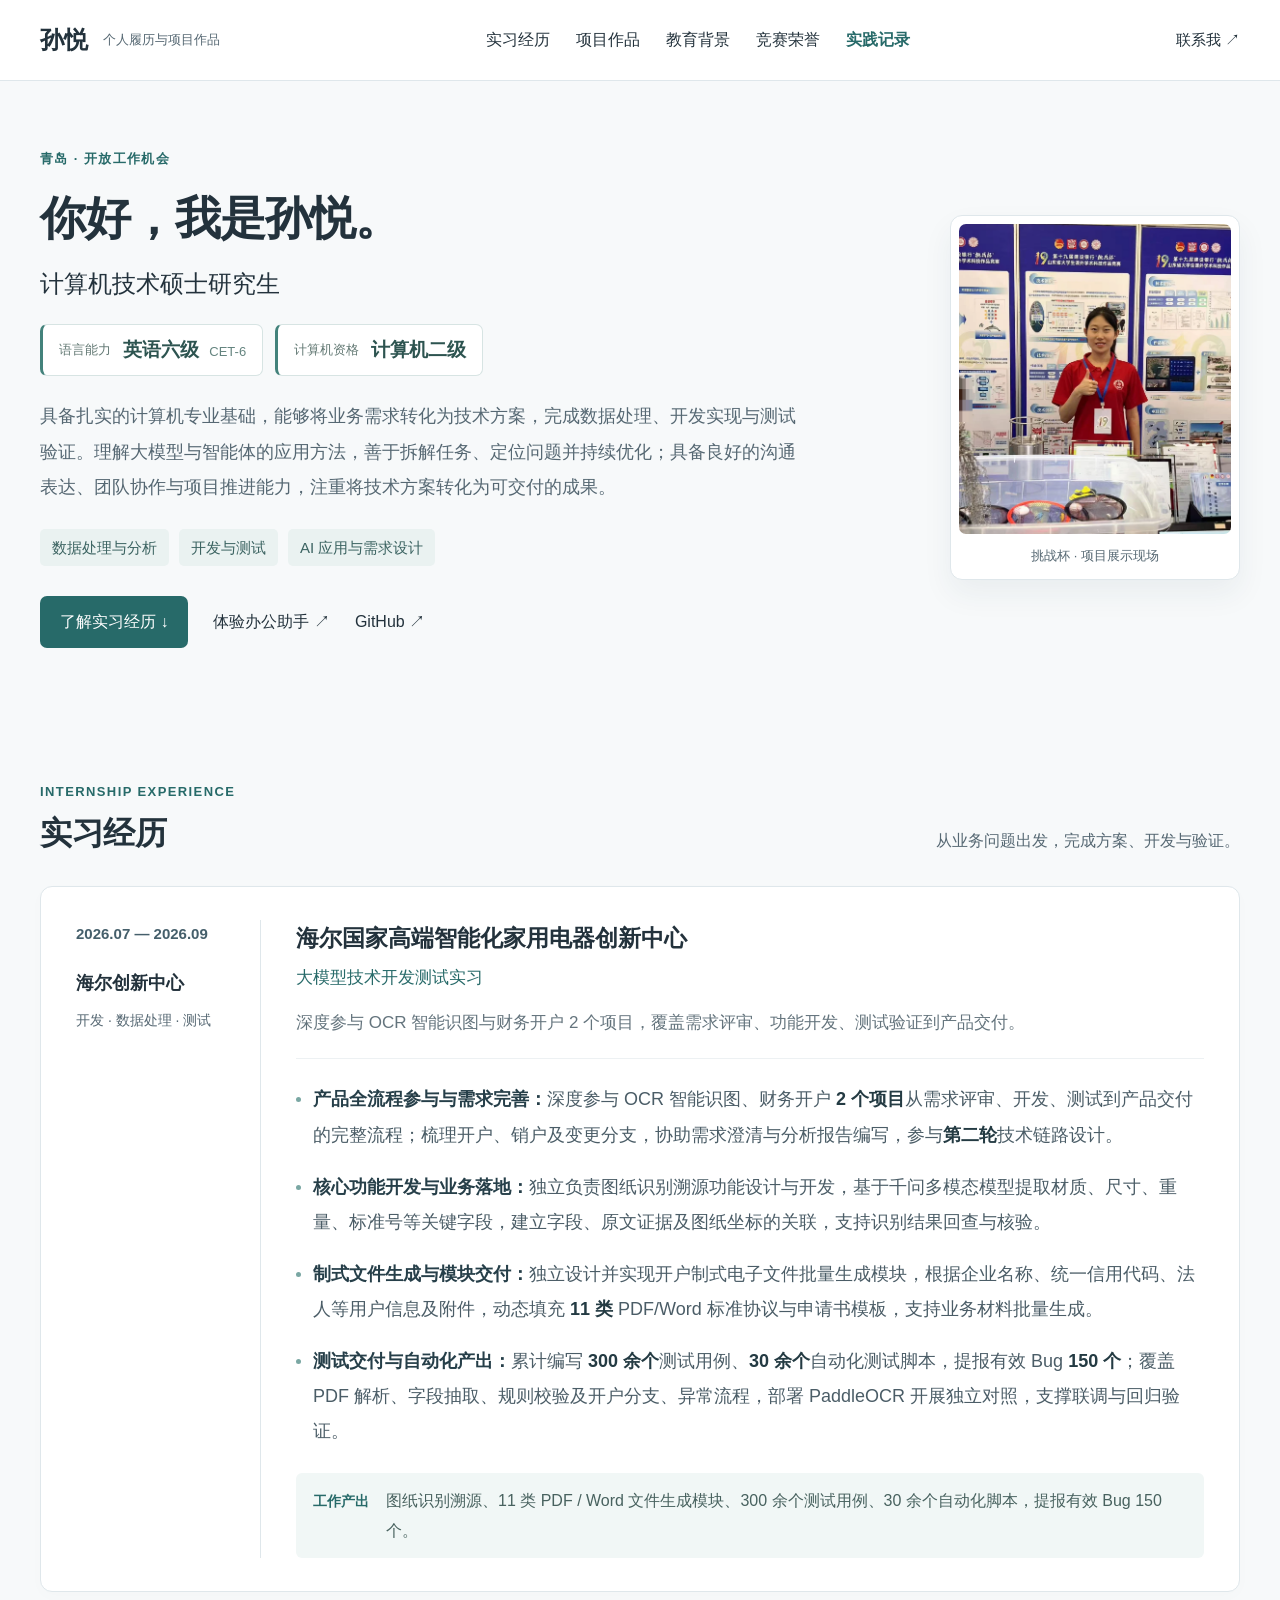
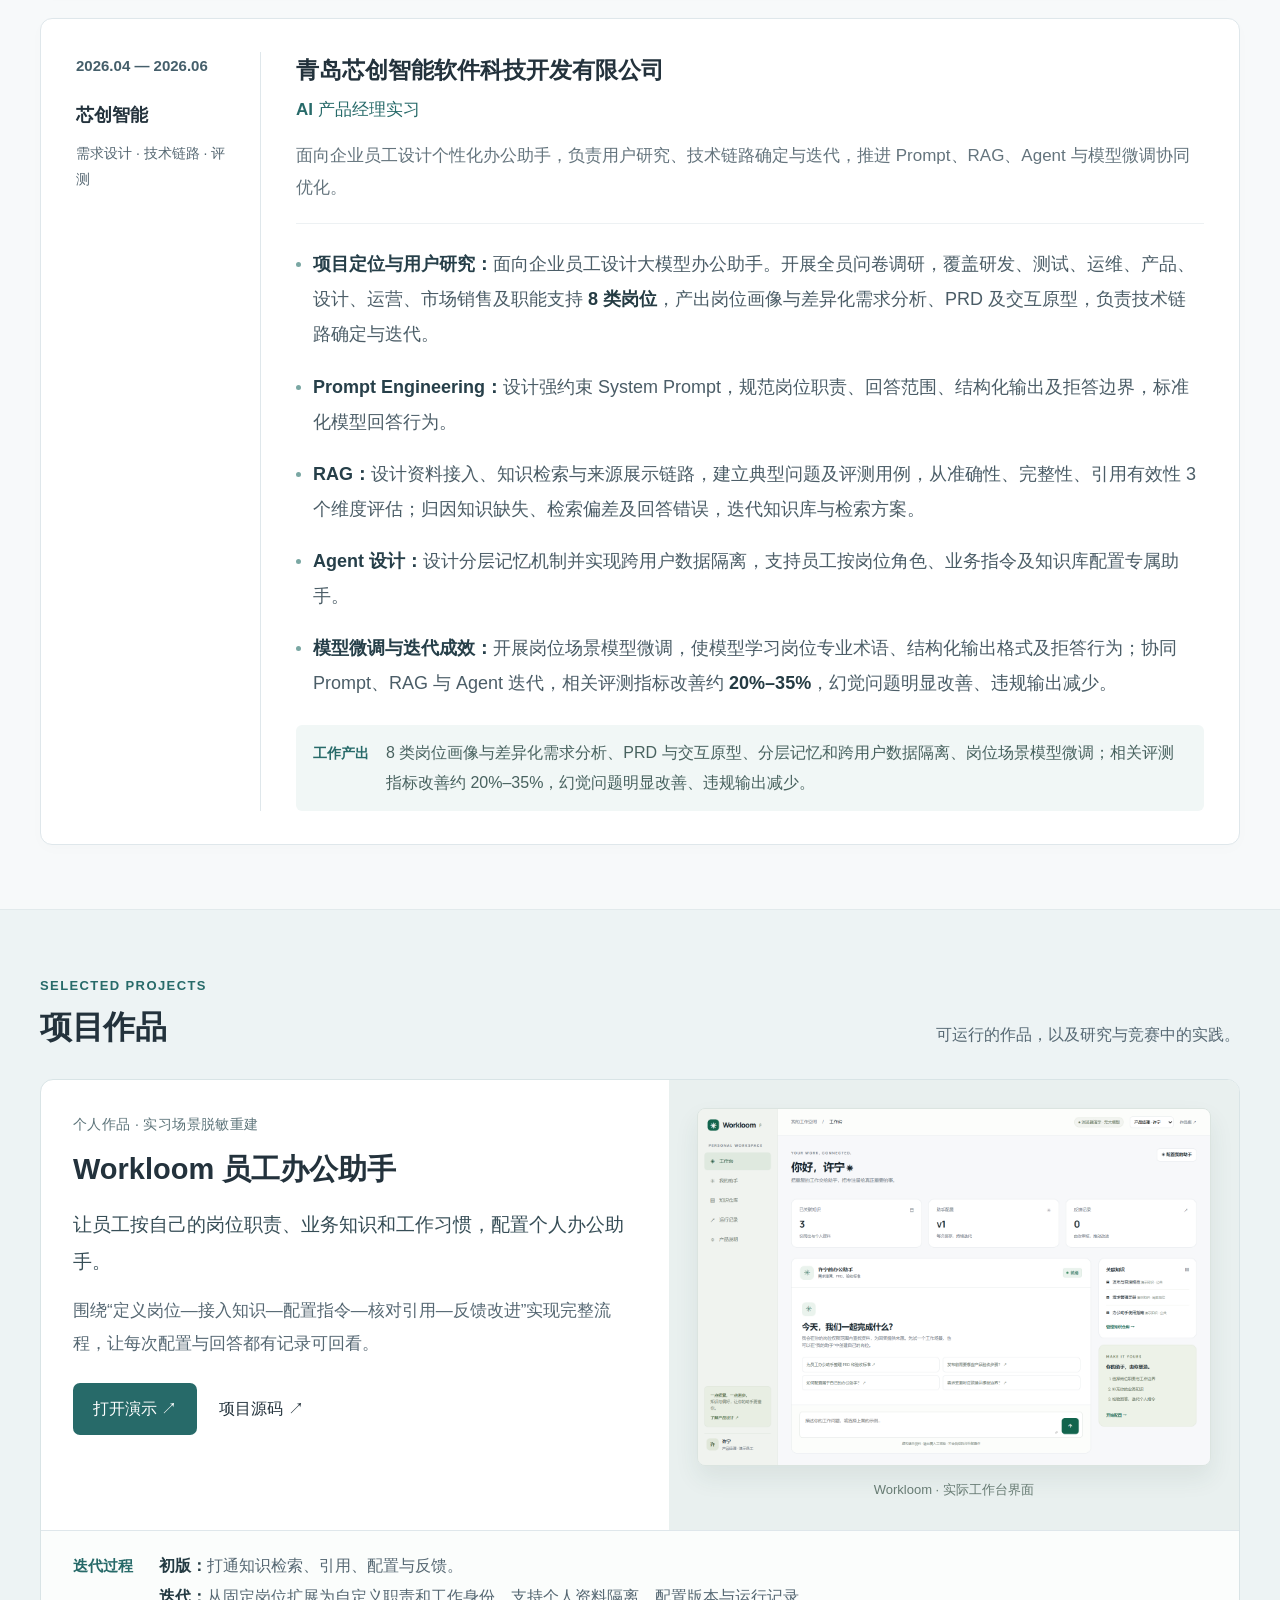
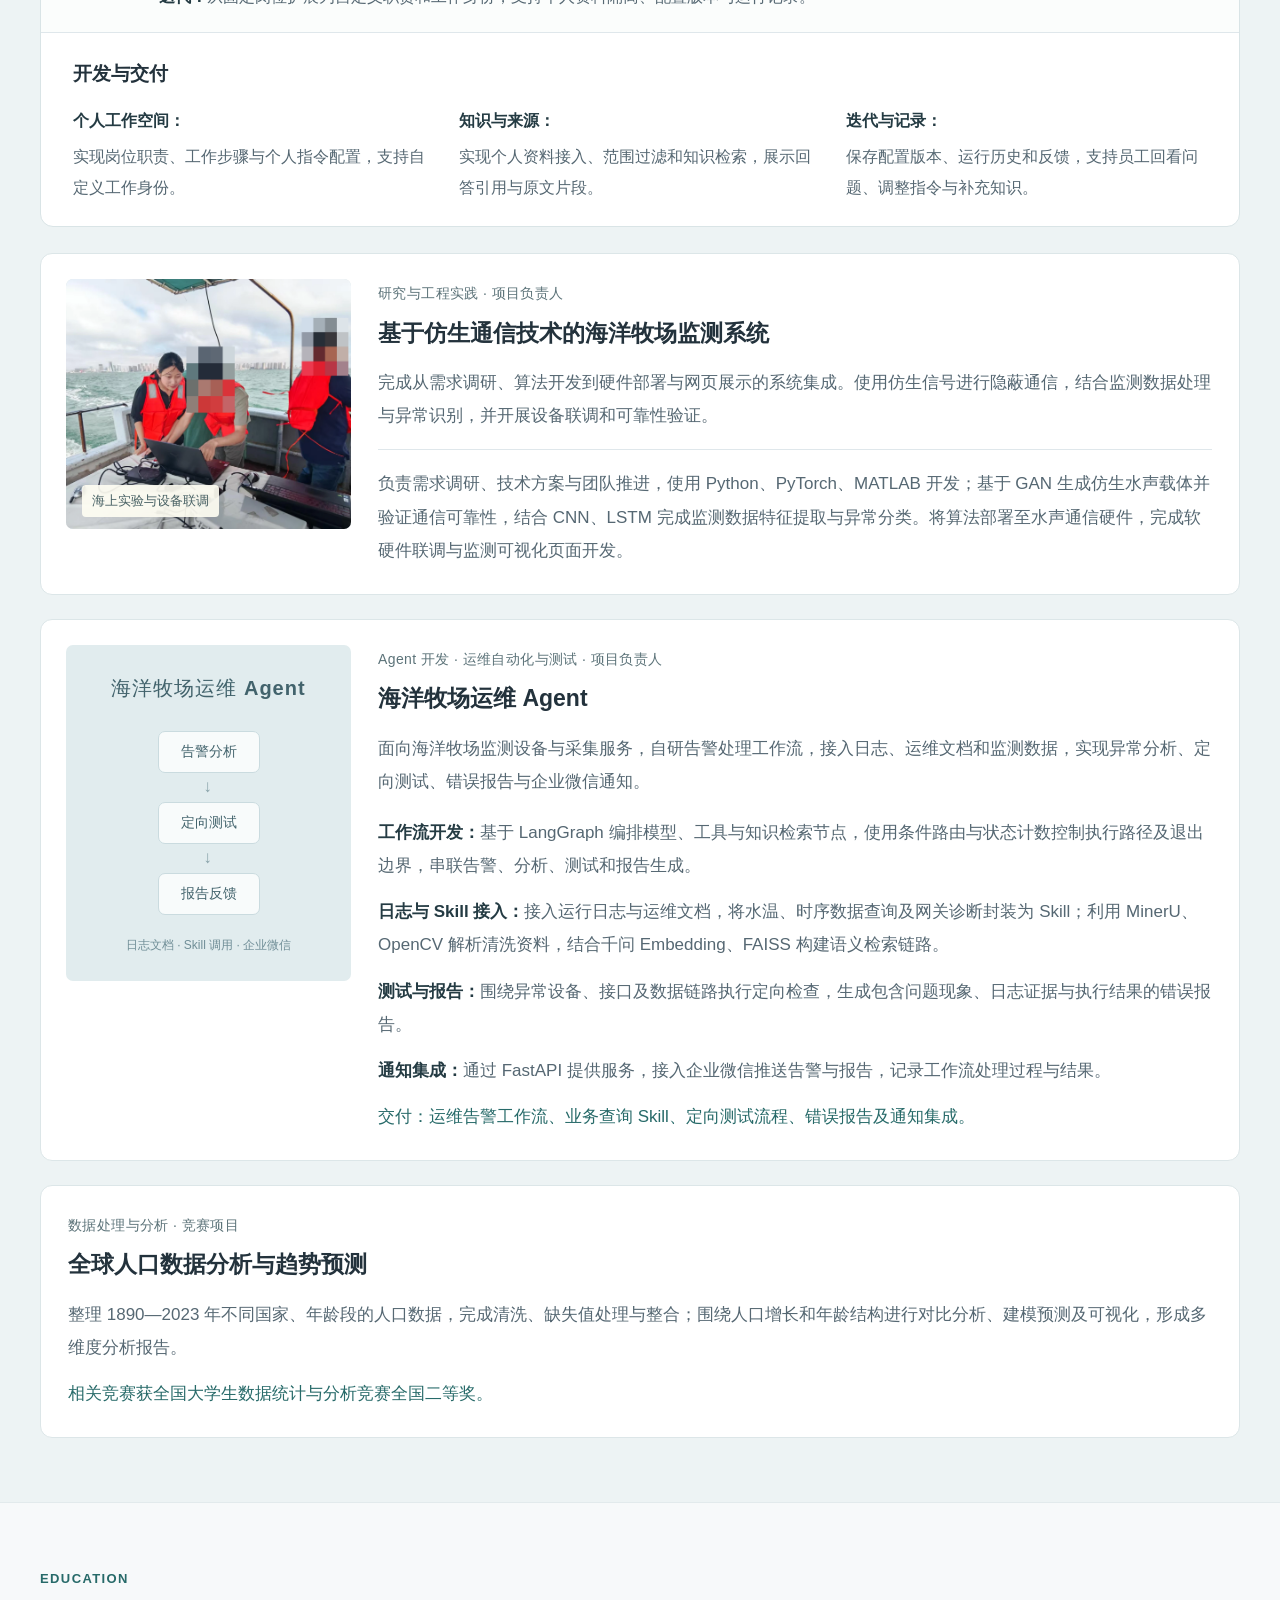
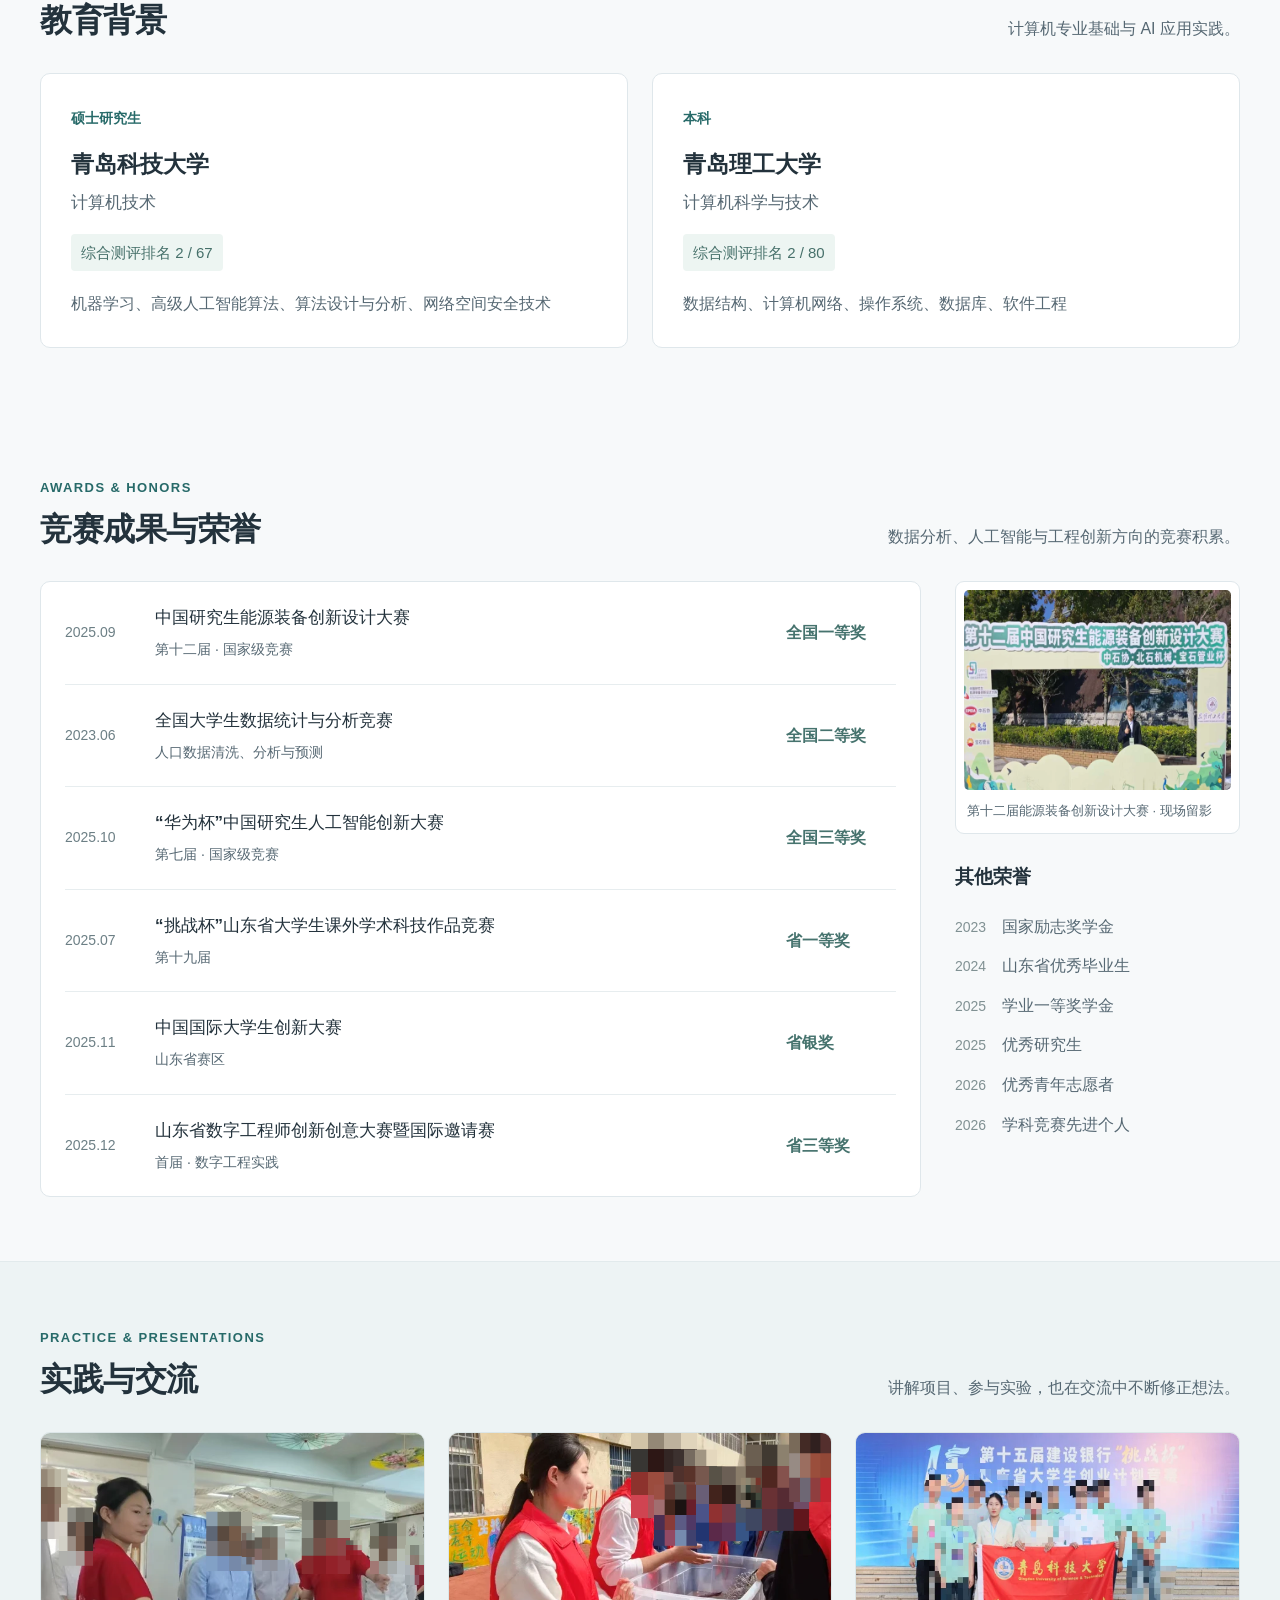
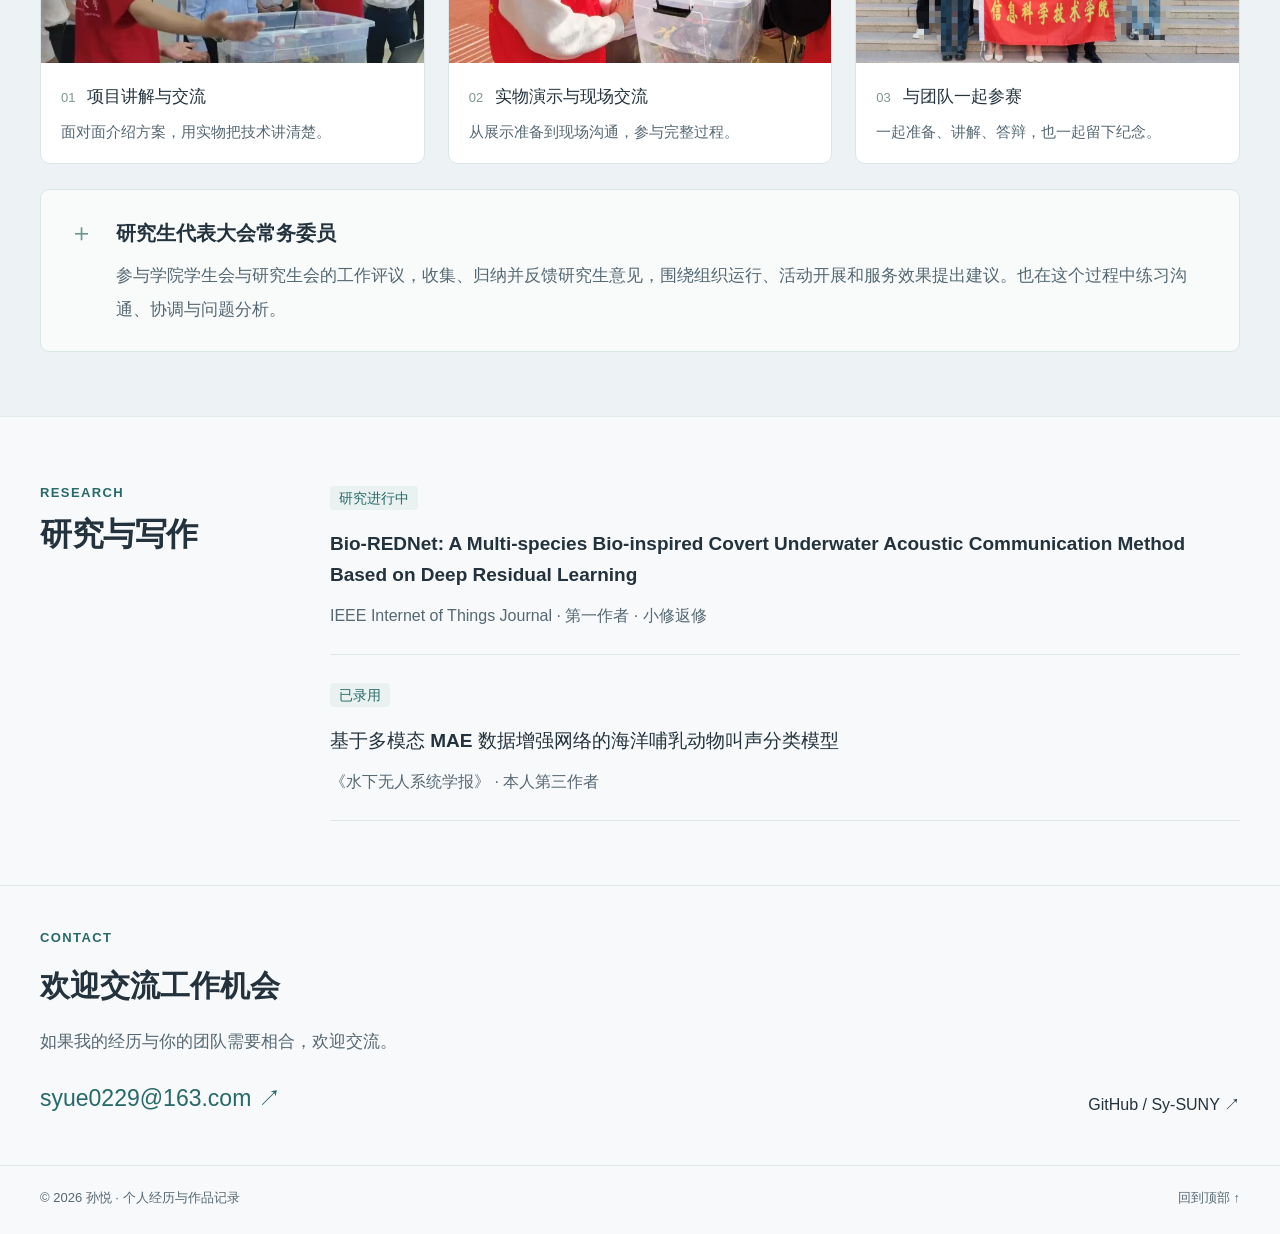
==== commit 2c530089: "Sync internship and project descriptions with updated resume" ====
--- a/index.html
+++ b/index.html
@@ -1,11 +1,11 @@
 <!DOCTYPE html>
 <html lang="zh-CN"><head><meta charset="utf-8"><meta name="viewport" content="width=device-width,initial-scale=1"><meta name="description" content="孙悦的个人履历与作品：数据处理、开发测试、AI 应用、竞赛成果与实践记录。"><title>SunYue-suny · 孙悦的个人网站</title><link rel="stylesheet" href="portfolio.css"><script src="portfolio.js" defer></script><link rel="canonical" href="https://sy-suny.github.io/SunYue-suny/"><meta property="og:site_name" content="SunYue-suny"></head><body>
 <a class="skip" href="#main">跳到正文</a><header class="masthead"><a class="wordmark" href="index.html">孙悦<span>个人履历与项目作品</span></a><nav aria-label="个人网站导航"><a href="#experience">实习经历</a><a href="#projects">项目作品</a><a href="#education">教育背景</a><a href="#honors">竞赛荣誉</a><a href="#moments">实践记录</a></nav><a class="contact-nav" href="mailto:syue0229@163.com">联系我 ↗</a></header><main id="main"><section class="intro page-width"><div class="intro-copy"><p class="eyebrow">青岛 · 开放工作机会</p><h1>你好，我是孙悦。</h1><p class="intro-lead">计算机技术硕士研究生</p><div class="intro-qualifications" aria-label="语言与计算机资格"><div><span>语言能力</span><strong>英语六级 <small>CET-6</small></strong></div><div><span>计算机资格</span><strong>计算机二级</strong></div></div><p class="intro-bio">具备扎实的计算机专业基础，能够将业务需求转化为技术方案，完成数据处理、开发实现与测试验证。理解大模型与智能体的应用方法，善于拆解任务、定位问题并持续优化；具备良好的沟通表达、团队协作与项目推进能力，注重将技术方案转化为可交付的成果。</p><div class="directions"><span>数据处理与分析</span><span>开发与测试</span><span>AI 应用与需求设计</span></div><div class="intro-links"><a class="primary-project-link" href="#experience">了解实习经历 ↓</a><a href="#workloom">体验办公助手 ↗</a><a href="https://github.com/Sy-SUNY" target="_blank" rel="noopener">GitHub ↗</a></div></div><figure class="intro-photo"><img src="assets/portrait.webp?v=privacy-20261110" width="1125" height="1500" alt="孙悦在挑战杯竞赛展位展示项目" fetchpriority="high"><figcaption>挑战杯 · 项目展示现场</figcaption></figure></section><section class="section page-width" id="experience"><div class="section-heading"><div><p class="eyebrow">INTERNSHIP EXPERIENCE</p><h2>实习经历</h2></div><p>从业务问题出发，完成方案、开发与验证。</p></div><div class="experience-cards">
-<article class="career-card"><aside class="career-date"><time>2026.07 — 2026.09</time><span>海尔创新中心</span><p>开发 · 数据处理 · 测试</p></aside><div class="career-content"><header><h3>海尔国家高端智能化家用电器创新中心</h3><p class="position">大模型技术开发测试实习</p><p class="career-context">参与 OCR 智能识图与财务开户项目，负责图纸字段溯源、业务文件生成，并参与需求迭代和流程测试。</p></header><ul class="contribution-list"><li><strong>图纸识别与字段溯源：</strong>独立负责标记溯源功能的设计与开发，基于千问完成图纸关键信息抽取，建立材质、尺寸、重量、标准号等字段与原始图纸的证据关联和位置映射，支持结果核对与异常定位。</li><li><strong>业务文件批量生成：</strong>独立完成标准协议、申请书的动态填充，根据企业基础信息及附件生成 <strong>11 类 PDF / Word 制式文件</strong>，将开户业务材料整理为可批量处理的生成流程。</li><li><strong>流程迭代与测试验证：</strong>协助梳理开户、销户、变更的流程分支和后续需求，参与需求分析报告及<strong>第二轮技术链路</strong>产出；使用 PaddleOCR 开展独立识别比对，编写图纸处理测试脚本，设计开户全流程与异常场景用例。</li></ul><div class="career-delivery"><span>工作产出</span><p>字段溯源功能、文件生成模块、测试脚本与业务流程测试用例。</p></div></div></article>
-<article class="career-card"><aside class="career-date"><time>2026.04 — 2026.06</time><span>芯创智能</span><p>需求设计 · 技术链路 · 评测</p></aside><div class="career-content"><header><h3>青岛芯创智能软件科技开发有限公司</h3><p class="position">AI 产品经理实习</p><p class="career-context">围绕企业员工的知识查询、档案生成与业务辅助需求，负责员工 AI 助手整体技术链路的确定与迭代。</p></header><ul class="contribution-list"><li><strong>需求拆解与方案设计：</strong>梳理不同岗位的工作场景，区分共性能力与个性化配置，输出需求文档、交互原型和业务流程，明确助手的功能范围、处理规则与异常分支。</li><li><strong>助手配置与业务约束：</strong>参与角色设定、业务指令和知识库关联的流程设计，编写并调试 Prompt，约束回答范围、输出格式与业务规则，验证配置在不同岗位场景下的适用性。</li><li><strong>评测反馈与产品迭代：</strong>从回答准确性、内容完整性和引用有效性评估典型问题，将失败原因归纳为知识缺失、检索偏差和回答错误，针对知识接入、检索与 Prompt 配置提出优化建议，推动技术链路和交互流程持续完善。</li></ul><div class="career-delivery"><span>工作产出</span><p>需求与交互方案、助手配置流程，以及基于场景评测的问题归因和迭代建议。</p></div></div></article></div></section><section class="project-section" id="projects"><div class="page-width"><div class="section-heading"><div><p class="eyebrow">SELECTED PROJECTS</p><h2>项目作品</h2></div><p>可运行的作品，以及研究与竞赛中的实践。</p></div>
+<article class="career-card"><aside class="career-date"><time>2026.07 — 2026.09</time><span>海尔创新中心</span><p>开发 · 数据处理 · 测试</p></aside><div class="career-content"><header><h3>海尔国家高端智能化家用电器创新中心</h3><p class="position">大模型技术开发测试实习</p><p class="career-context">深度参与 OCR 智能识图与财务开户 2 个项目，覆盖需求评审、功能开发、测试验证到产品交付。</p></header><ul class="contribution-list"><li><strong>产品全流程参与与需求完善：</strong>深度参与 OCR 智能识图、财务开户 <strong>2 个项目</strong>从需求评审、开发、测试到产品交付的完整流程；梳理开户、销户及变更分支，协助需求澄清与分析报告编写，参与<strong>第二轮</strong>技术链路设计。</li><li><strong>核心功能开发与业务落地：</strong>独立负责图纸识别溯源功能设计与开发，基于千问多模态模型提取材质、尺寸、重量、标准号等关键字段，建立字段、原文证据及图纸坐标的关联，支持识别结果回查与核验。</li><li><strong>制式文件生成与模块交付：</strong>独立设计并实现开户制式电子文件批量生成模块，根据企业名称、统一信用代码、法人等用户信息及附件，动态填充 <strong>11 类</strong> PDF/Word 标准协议与申请书模板，支持业务材料批量生成。</li><li><strong>测试交付与自动化产出：</strong>累计编写 <strong>300 余个</strong>测试用例、<strong>30 余个</strong>自动化测试脚本，提报有效 Bug <strong>150 个</strong>；覆盖 PDF 解析、字段抽取、规则校验及开户分支、异常流程，部署 PaddleOCR 开展独立对照，支撑联调与回归验证。</li></ul><div class="career-delivery"><span>工作产出</span><p>图纸识别溯源、11 类 PDF / Word 文件生成模块、300 余个测试用例、30 余个自动化脚本，提报有效 Bug 150 个。</p></div></div></article>
+<article class="career-card"><aside class="career-date"><time>2026.04 — 2026.06</time><span>芯创智能</span><p>需求设计 · 技术链路 · 评测</p></aside><div class="career-content"><header><h3>青岛芯创智能软件科技开发有限公司</h3><p class="position">AI 产品经理实习</p><p class="career-context">面向企业员工设计个性化办公助手，负责用户研究、技术链路确定与迭代，推进 Prompt、RAG、Agent 与模型微调协同优化。</p></header><ul class="contribution-list"><li><strong>项目定位与用户研究：</strong>面向企业员工设计大模型办公助手。开展全员问卷调研，覆盖研发、测试、运维、产品、设计、运营、市场销售及职能支持 <strong>8 类岗位</strong>，产出岗位画像与差异化需求分析、PRD 及交互原型，负责技术链路确定与迭代。</li><li><strong>Prompt Engineering：</strong>设计强约束 System Prompt，规范岗位职责、回答范围、结构化输出及拒答边界，标准化模型回答行为。</li><li><strong>RAG：</strong>设计资料接入、知识检索与来源展示链路，建立典型问题及评测用例，从准确性、完整性、引用有效性 3 个维度评估；归因知识缺失、检索偏差及回答错误，迭代知识库与检索方案。</li><li><strong>Agent 设计：</strong>设计分层记忆机制并实现跨用户数据隔离，支持员工按岗位角色、业务指令及知识库配置专属助手。</li><li><strong>模型微调与迭代成效：</strong>开展岗位场景模型微调，使模型学习岗位专业术语、结构化输出格式及拒答行为；协同 Prompt、RAG 与 Agent 迭代，相关评测指标改善约 <strong>20%–35%</strong>，幻觉问题明显改善、违规输出减少。</li></ul><div class="career-delivery"><span>工作产出</span><p>8 类岗位画像与差异化需求分析、PRD 与交互原型、分层记忆和跨用户数据隔离、岗位场景模型微调；相关评测指标改善约 20%–35%，幻觉问题明显改善、违规输出减少。</p></div></div></article></div></section><section class="project-section" id="projects"><div class="page-width"><div class="section-heading"><div><p class="eyebrow">SELECTED PROJECTS</p><h2>项目作品</h2></div><p>可运行的作品，以及研究与竞赛中的实践。</p></div>
 <article class="featured-project" id="workloom"><div class="featured-project-body"><p class="project-index">个人作品 · 实习场景脱敏重建</p><h3>Workloom 员工办公助手</h3><p class="project-intro">让员工按自己的岗位职责、业务知识和工作习惯，配置个人办公助手。</p><p>围绕“定义岗位—接入知识—配置指令—核对引用—反馈改进”实现完整流程，让每次配置与回答都有记录可回看。</p><div class="project-actions"><a class="primary-project-link" href="app.html">打开演示 ↗</a><a href="https://github.com/Sy-SUNY/workloom" target="_blank" rel="noopener">项目源码 ↗</a></div></div><figure class="project-preview"><a href="app.html" aria-label="打开 Workloom 办公助手演示"><img src="assets/workloom-preview.png" width="1440" height="1000" alt="Workloom 工作台，展示个人知识、助手对话和配置入口" loading="lazy"></a><figcaption>Workloom · 实际工作台界面</figcaption></figure><div class="project-evolution"><span>迭代过程</span><p><strong>初版：</strong>打通知识检索、引用、配置与反馈。<br><strong>迭代：</strong>从固定岗位扩展为自定义职责和工作身份，支持个人资料隔离、配置版本与运行记录。</p></div><div class="featured-contributions"><h4>开发与交付</h4><ul class="project-work-list"><li><strong>个人工作空间：</strong>实现岗位职责、工作步骤与个人指令配置，支持自定义工作身份。</li><li><strong>知识与来源：</strong>实现个人资料接入、范围过滤和知识检索，展示回答引用与原文片段。</li><li><strong>迭代与记录：</strong>保存配置版本、运行历史和反馈，支持员工回看问题、调整指令与补充知识。</li></ul></div></article>
-<div class="project-grid"><article class="portfolio-project"><figure><img src="assets/fieldwork.webp?v=privacy-20261110" width="1500" height="1125" alt="海洋牧场项目海上设备联调现场" loading="lazy"><figcaption>海上实验与设备联调</figcaption></figure><div class="project-card-body"><p class="project-index">研究与工程实践 · 项目负责人</p><h3>基于仿生通信技术的海洋牧场监测系统</h3><p>完成从需求调研、算法开发到硬件部署与网页展示的系统集成。使用仿生信号进行隐蔽通信，结合监测数据处理与异常识别，并开展设备联调和可靠性验证。</p><div class="project-contributions"><p>负责技术方案设计与团队推进，使用 Python、PyTorch 开发仿生信号生成及监测数据处理模块，参与模型训练、性能验证和异常识别；负责算法向水声通信设备的部署与联调，以及监测数据可视化页面。</p></div></div></article>
-<article class="portfolio-project" id="marine-ops"><div class="workflow-cover" role="img" aria-label="运维 Agent 将告警分析、定向测试和报告反馈连接起来"><span class="workflow-title">海洋牧场运维 Agent</span><div><span>告警分析</span><b>→</b><span>定向测试</span><b>→</b><span>报告反馈</span></div><p>日志文档 · Skill 调用 · 企业微信</p></div><div class="project-card-body"><p class="project-index">Agent 开发 · 运维自动化与测试 · 项目负责人</p><h3>海洋牧场运维 Agent</h3><p>面向海洋牧场监测设备与采集服务，自研告警处理工作流，接入日志、运维文档和监测数据，实现异常分析、定向测试、错误报告与企业微信通知。</p><ul class="project-work-list"><li><strong>工作流开发：</strong>基于 LangGraph 编排模型、工具与知识检索节点，串联告警接入、分析、测试和报告生成。</li><li><strong>日志与 Skill 接入：</strong>接入运行日志与运维文档，将水温查询、设备状态检查等能力封装为 Skill，支持 Agent 按需调用。</li><li><strong>测试与报告：</strong>围绕异常设备、接口及数据链路执行定向检查，生成包含问题现象、日志证据与执行结果的错误报告。</li><li><strong>通知集成：</strong>接入企业微信，推送告警与报告，记录工作流处理过程与结果。</li></ul><p class="project-outcome">交付：运维告警工作流、业务查询 Skill、定向测试流程、错误报告及通知集成。</p></div></article><article class="portfolio-project data-project"><div class="project-card-body"><p class="project-index">数据处理与分析 · 竞赛项目</p><h3>全球人口数据分析与趋势预测</h3><p>整理 1890—2023 年不同国家、年龄段的人口数据，完成清洗、缺失值处理与整合；围绕人口增长和年龄结构进行对比分析、建模预测及可视化，形成多维度分析报告。</p><p class="project-outcome">相关竞赛获全国大学生数据统计与分析竞赛全国二等奖。</p></div></article></div></div></section><section class="section page-width education-section" id="education"><div class="section-heading"><div><p class="eyebrow">EDUCATION</p><h2>教育背景</h2></div><p>计算机专业基础与 AI 应用实践。</p></div><div class="education-grid"><article class="education-card"><span class="degree">硕士研究生</span><h4>青岛科技大学</h4><p>计算机技术</p><span class="rank">综合测评排名 2 / 67</span><p class="course">机器学习、高级人工智能算法、算法设计与分析、网络空间安全技术</p></article><article class="education-card"><span class="degree">本科</span><h4>青岛理工大学</h4><p>计算机科学与技术</p><span class="rank">综合测评排名 2 / 80</span><p class="course">数据结构、计算机网络、操作系统、数据库、软件工程</p></article></div></section><section class="section page-width" id="honors"><div class="section-heading"><div><p class="eyebrow">AWARDS &amp; HONORS</p><h2>竞赛成果与荣誉</h2></div><p>数据分析、人工智能与工程创新方向的竞赛积累。</p></div><div class="honors-layout"><div class="award-list"><article class="award-row"><span>2025.09</span><div><h3>中国研究生能源装备创新设计大赛</h3><p>第十二届 · 国家级竞赛</p></div><strong>全国一等奖</strong></article><article class="award-row"><span>2023.06</span><div><h3>全国大学生数据统计与分析竞赛</h3><p>人口数据清洗、分析与预测</p></div><strong>全国二等奖</strong></article><article class="award-row"><span>2025.10</span><div><h3>“华为杯”中国研究生人工智能创新大赛</h3><p>第七届 · 国家级竞赛</p></div><strong>全国三等奖</strong></article><article class="award-row"><span>2025.07</span><div><h3>“挑战杯”山东省大学生课外学术科技作品竞赛</h3><p>第十九届</p></div><strong>省一等奖</strong></article><article class="award-row"><span>2025.11</span><div><h3>中国国际大学生创新大赛</h3><p>山东省赛区</p></div><strong>省银奖</strong></article><article class="award-row"><span>2025.12</span><div><h3>山东省数字工程师创新创意大赛暨国际邀请赛</h3><p>首届 · 数字工程实践</p></div><strong>省三等奖</strong></article></div><aside class="honor-aside"><figure><button class="image-button" data-image="assets/energy-event.webp?v=privacy-20261110" data-caption="第十二届中国研究生能源装备创新设计大赛现场"><img src="assets/energy-event.webp?v=privacy-20261110" width="633" height="474" alt="孙悦在中国研究生能源装备创新设计大赛会场留影" loading="lazy"></button><figcaption>第十二届能源装备创新设计大赛 · 现场留影</figcaption></figure><h3>其他荣誉</h3><ul class="other-honors"><li><span>2023</span>国家励志奖学金</li><li><span>2024</span>山东省优秀毕业生</li><li><span>2025</span>学业一等奖学金</li><li><span>2025</span>优秀研究生</li><li><span>2026</span>优秀青年志愿者</li><li><span>2026</span>学科竞赛先进个人</li></ul></aside></div></section>
+<div class="project-grid"><article class="portfolio-project"><figure><img src="assets/fieldwork.webp?v=privacy-20261110" width="1500" height="1125" alt="海洋牧场项目海上设备联调现场" loading="lazy"><figcaption>海上实验与设备联调</figcaption></figure><div class="project-card-body"><p class="project-index">研究与工程实践 · 项目负责人</p><h3>基于仿生通信技术的海洋牧场监测系统</h3><p>完成从需求调研、算法开发到硬件部署与网页展示的系统集成。使用仿生信号进行隐蔽通信，结合监测数据处理与异常识别，并开展设备联调和可靠性验证。</p><div class="project-contributions"><p>负责需求调研、技术方案与团队推进，使用 Python、PyTorch、MATLAB 开发；基于 GAN 生成仿生水声载体并验证通信可靠性，结合 CNN、LSTM 完成监测数据特征提取与异常分类。将算法部署至水声通信硬件，完成软硬件联调与监测可视化页面开发。</p></div></div></article>
+<article class="portfolio-project" id="marine-ops"><div class="workflow-cover" role="img" aria-label="运维 Agent 将告警分析、定向测试和报告反馈连接起来"><span class="workflow-title">海洋牧场运维 Agent</span><div><span>告警分析</span><b>→</b><span>定向测试</span><b>→</b><span>报告反馈</span></div><p>日志文档 · Skill 调用 · 企业微信</p></div><div class="project-card-body"><p class="project-index">Agent 开发 · 运维自动化与测试 · 项目负责人</p><h3>海洋牧场运维 Agent</h3><p>面向海洋牧场监测设备与采集服务，自研告警处理工作流，接入日志、运维文档和监测数据，实现异常分析、定向测试、错误报告与企业微信通知。</p><ul class="project-work-list"><li><strong>工作流开发：</strong>基于 LangGraph 编排模型、工具与知识检索节点，使用条件路由与状态计数控制执行路径及退出边界，串联告警、分析、测试和报告生成。</li><li><strong>日志与 Skill 接入：</strong>接入运行日志与运维文档，将水温、时序数据查询及网关诊断封装为 Skill；利用 MinerU、OpenCV 解析清洗资料，结合千问 Embedding、FAISS 构建语义检索链路。</li><li><strong>测试与报告：</strong>围绕异常设备、接口及数据链路执行定向检查，生成包含问题现象、日志证据与执行结果的错误报告。</li><li><strong>通知集成：</strong>通过 FastAPI 提供服务，接入企业微信推送告警与报告，记录工作流处理过程与结果。</li></ul><p class="project-outcome">交付：运维告警工作流、业务查询 Skill、定向测试流程、错误报告及通知集成。</p></div></article><article class="portfolio-project data-project"><div class="project-card-body"><p class="project-index">数据处理与分析 · 竞赛项目</p><h3>全球人口数据分析与趋势预测</h3><p>整理 1890—2023 年不同国家、年龄段的人口数据，完成清洗、缺失值处理与整合；围绕人口增长和年龄结构进行对比分析、建模预测及可视化，形成多维度分析报告。</p><p class="project-outcome">相关竞赛获全国大学生数据统计与分析竞赛全国二等奖。</p></div></article></div></div></section><section class="section page-width education-section" id="education"><div class="section-heading"><div><p class="eyebrow">EDUCATION</p><h2>教育背景</h2></div><p>计算机专业基础与 AI 应用实践。</p></div><div class="education-grid"><article class="education-card"><span class="degree">硕士研究生</span><h4>青岛科技大学</h4><p>计算机技术</p><span class="rank">综合测评排名 2 / 67</span><p class="course">机器学习、高级人工智能算法、算法设计与分析、网络空间安全技术</p></article><article class="education-card"><span class="degree">本科</span><h4>青岛理工大学</h4><p>计算机科学与技术</p><span class="rank">综合测评排名 2 / 80</span><p class="course">数据结构、计算机网络、操作系统、数据库、软件工程</p></article></div></section><section class="section page-width" id="honors"><div class="section-heading"><div><p class="eyebrow">AWARDS &amp; HONORS</p><h2>竞赛成果与荣誉</h2></div><p>数据分析、人工智能与工程创新方向的竞赛积累。</p></div><div class="honors-layout"><div class="award-list"><article class="award-row"><span>2025.09</span><div><h3>中国研究生能源装备创新设计大赛</h3><p>第十二届 · 国家级竞赛</p></div><strong>全国一等奖</strong></article><article class="award-row"><span>2023.06</span><div><h3>全国大学生数据统计与分析竞赛</h3><p>人口数据清洗、分析与预测</p></div><strong>全国二等奖</strong></article><article class="award-row"><span>2025.10</span><div><h3>“华为杯”中国研究生人工智能创新大赛</h3><p>第七届 · 国家级竞赛</p></div><strong>全国三等奖</strong></article><article class="award-row"><span>2025.07</span><div><h3>“挑战杯”山东省大学生课外学术科技作品竞赛</h3><p>第十九届</p></div><strong>省一等奖</strong></article><article class="award-row"><span>2025.11</span><div><h3>中国国际大学生创新大赛</h3><p>山东省赛区</p></div><strong>省银奖</strong></article><article class="award-row"><span>2025.12</span><div><h3>山东省数字工程师创新创意大赛暨国际邀请赛</h3><p>首届 · 数字工程实践</p></div><strong>省三等奖</strong></article></div><aside class="honor-aside"><figure><button class="image-button" data-image="assets/energy-event.webp?v=privacy-20261110" data-caption="第十二届中国研究生能源装备创新设计大赛现场"><img src="assets/energy-event.webp?v=privacy-20261110" width="633" height="474" alt="孙悦在中国研究生能源装备创新设计大赛会场留影" loading="lazy"></button><figcaption>第十二届能源装备创新设计大赛 · 现场留影</figcaption></figure><h3>其他荣誉</h3><ul class="other-honors"><li><span>2023</span>国家励志奖学金</li><li><span>2024</span>山东省优秀毕业生</li><li><span>2025</span>学业一等奖学金</li><li><span>2025</span>优秀研究生</li><li><span>2026</span>优秀青年志愿者</li><li><span>2026</span>学科竞赛先进个人</li></ul></aside></div></section>
 <section class="moments-section" id="moments"><div class="page-width"><div class="section-heading"><div><p class="eyebrow">PRACTICE &amp; PRESENTATIONS</p><h2>实践与交流</h2></div><p>讲解项目、参与实验，也在交流中不断修正想法。</p></div><div class="photo-grid"><figure class="photo-wide"><button class="image-button" data-image="assets/presentation.webp?v=privacy-20261110" data-caption="项目讲解与交流 · 使用实物演示介绍系统"><img src="assets/presentation.webp?v=privacy-20261110" width="651" height="504" alt="项目现场向参观者讲解水下设备及演示系统" loading="lazy"></button><figcaption><span>01</span>项目讲解与交流<p>面对面介绍方案，用实物把技术讲清楚。</p></figcaption></figure><figure><button class="image-button" data-image="assets/demo-table.webp?v=privacy-20261110" data-caption="实物演示与现场交流"><img src="assets/demo-table.webp?v=privacy-20261110" width="613" height="463" alt="团队成员围绕实验水箱交流设备与方案" loading="lazy"></button><figcaption><span>02</span>实物演示与现场交流<p>从展示准备到现场沟通，参与完整过程。</p></figcaption></figure><figure><button class="image-button" data-image="assets/competition-team.webp?v=privacy-20261110" data-caption="挑战杯参赛团队合影"><img src="assets/competition-team.webp?v=privacy-20261110" width="633" height="471" alt="挑战杯参赛团队与青岛科技大学旗帜合影" loading="lazy"></button><figcaption><span>03</span>与团队一起参赛<p>一起准备、讲解、答辩，也一起留下纪念。</p></figcaption></figure></div><div class="service-note"><span class="note-number">＋</span><div><h3>研究生代表大会常务委员</h3><p>参与学院学生会与研究生会的工作评议，收集、归纳并反馈研究生意见，围绕组织运行、活动开展和服务效果提出建议。也在这个过程中练习沟通、协调与问题分析。</p></div><div class="service-tags">校园参与<br>组织协调<br>志愿服务</div></div></div></section>
 <section class="section page-width research-section"><div><p class="eyebrow">RESEARCH</p><h2>研究与写作</h2></div><div class="papers"><article><span class="paper-status">研究进行中</span><h3>Bio-REDNet: A Multi-species Bio-inspired Covert Underwater Acoustic Communication Method Based on Deep Residual Learning</h3><p>IEEE Internet of Things Journal · 第一作者 · 小修返修</p></article><article><span class="paper-status">已录用</span><h3>基于多模态 MAE 数据增强网络的海洋哺乳动物叫声分类模型</h3><p>《水下无人系统学报》 · 本人第三作者</p></article></div></section>
 <section class="contact-section page-width" id="contact"><div><p class="eyebrow">CONTACT</p><h2>欢迎交流工作机会</h2><p>如果我的经历与你的团队需要相合，欢迎交流。</p><a class="email" href="mailto:syue0229@163.com">syue0229@163.com ↗</a></div><a class="github-link" href="https://github.com/Sy-SUNY" target="_blank" rel="noopener">GitHub / Sy-SUNY ↗</a></section></main><footer class="page-width footer"><span>© 2026 孙悦 · 个人经历与作品记录</span><a href="#main">回到顶部 ↑</a></footer><dialog id="photo-dialog" aria-label="照片查看"><button class="dialog-close" aria-label="关闭图片">关闭 ×</button><figure><img id="dialog-image" alt=""><figcaption id="dialog-caption"></figcaption></figure></dialog></body></html>
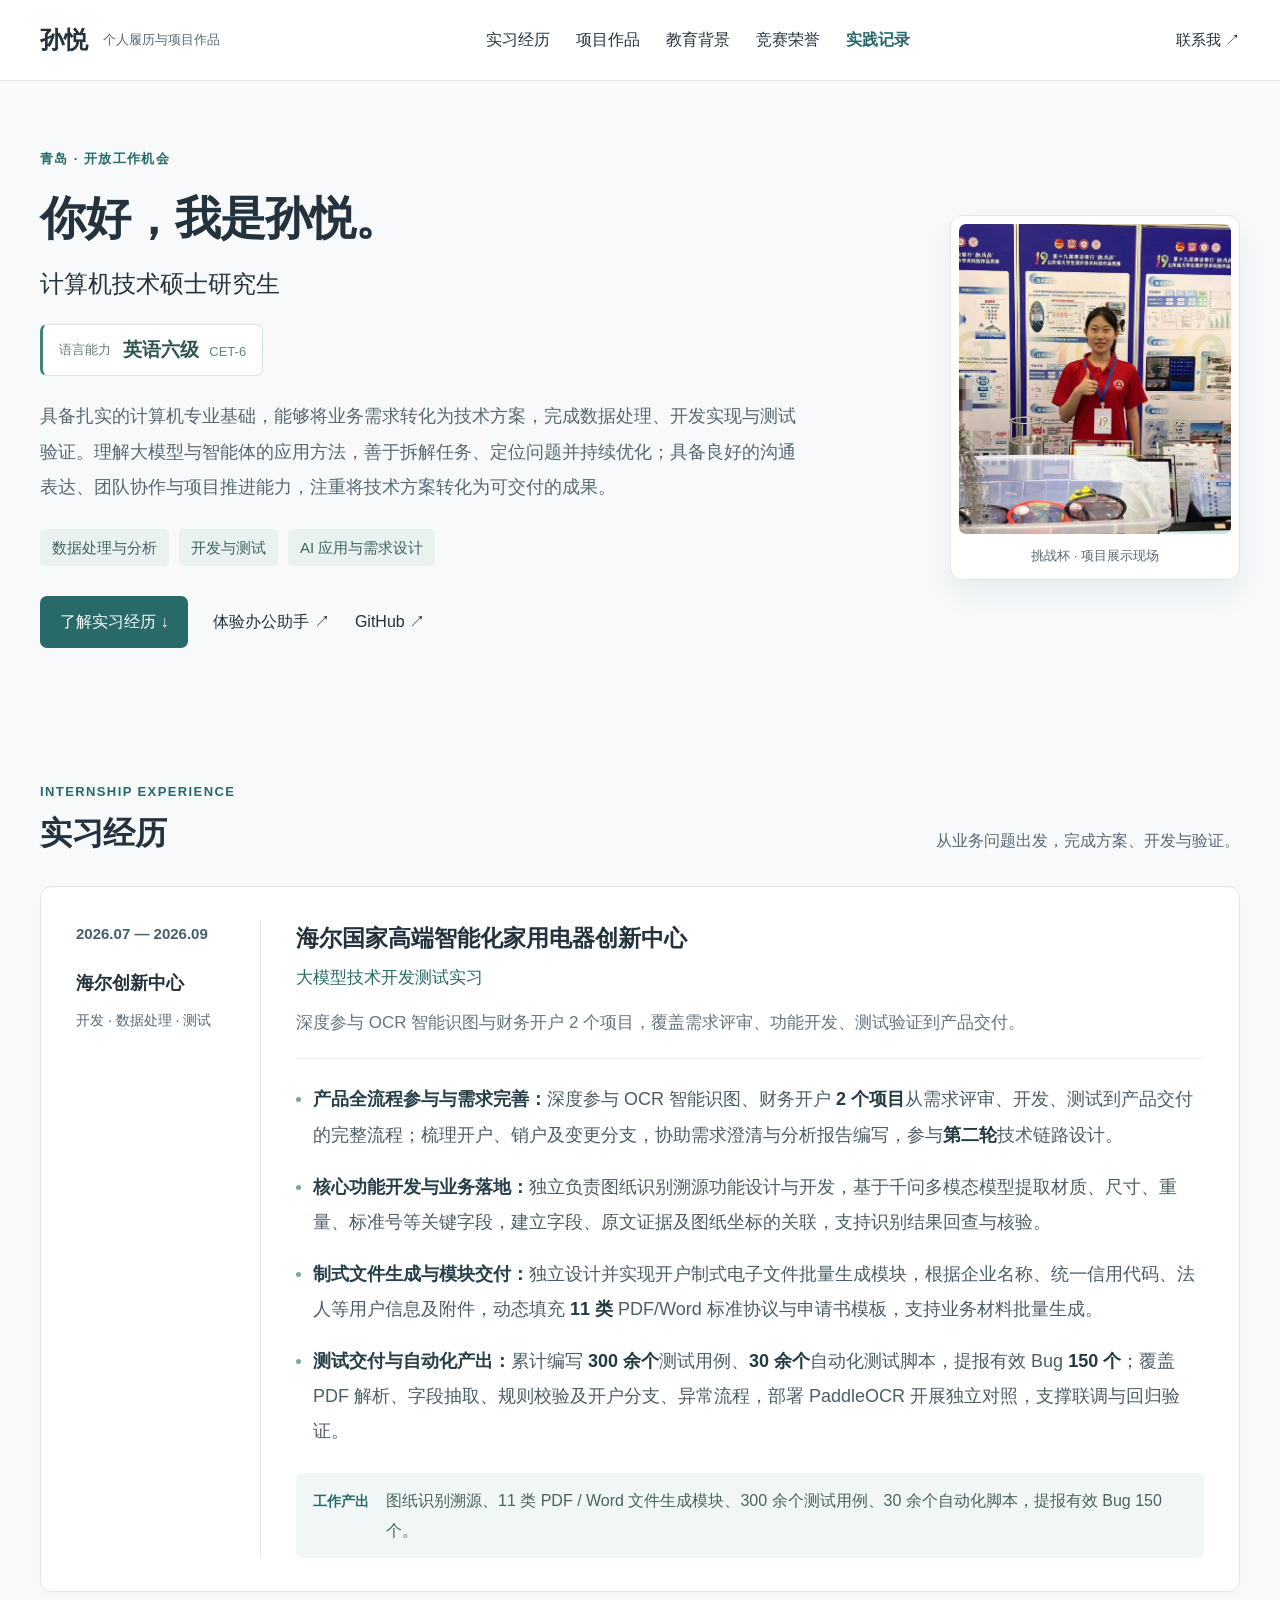
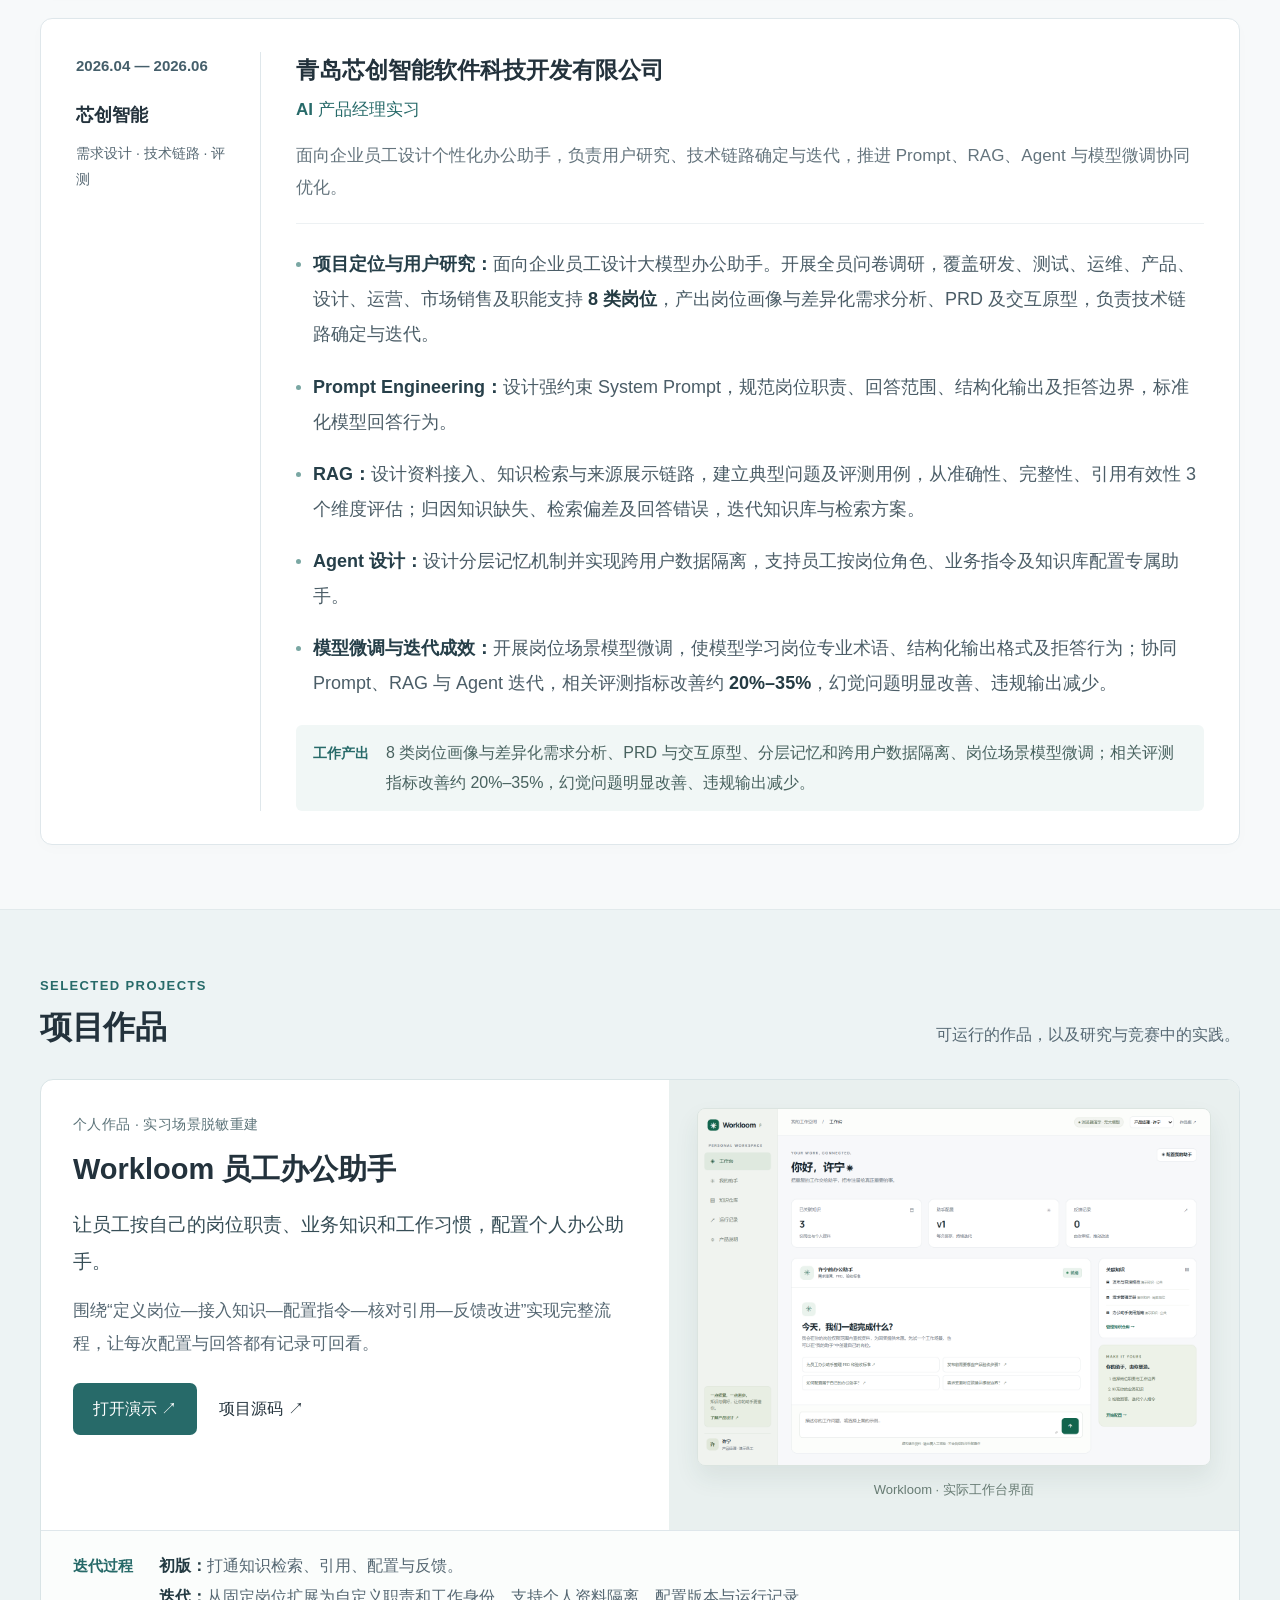
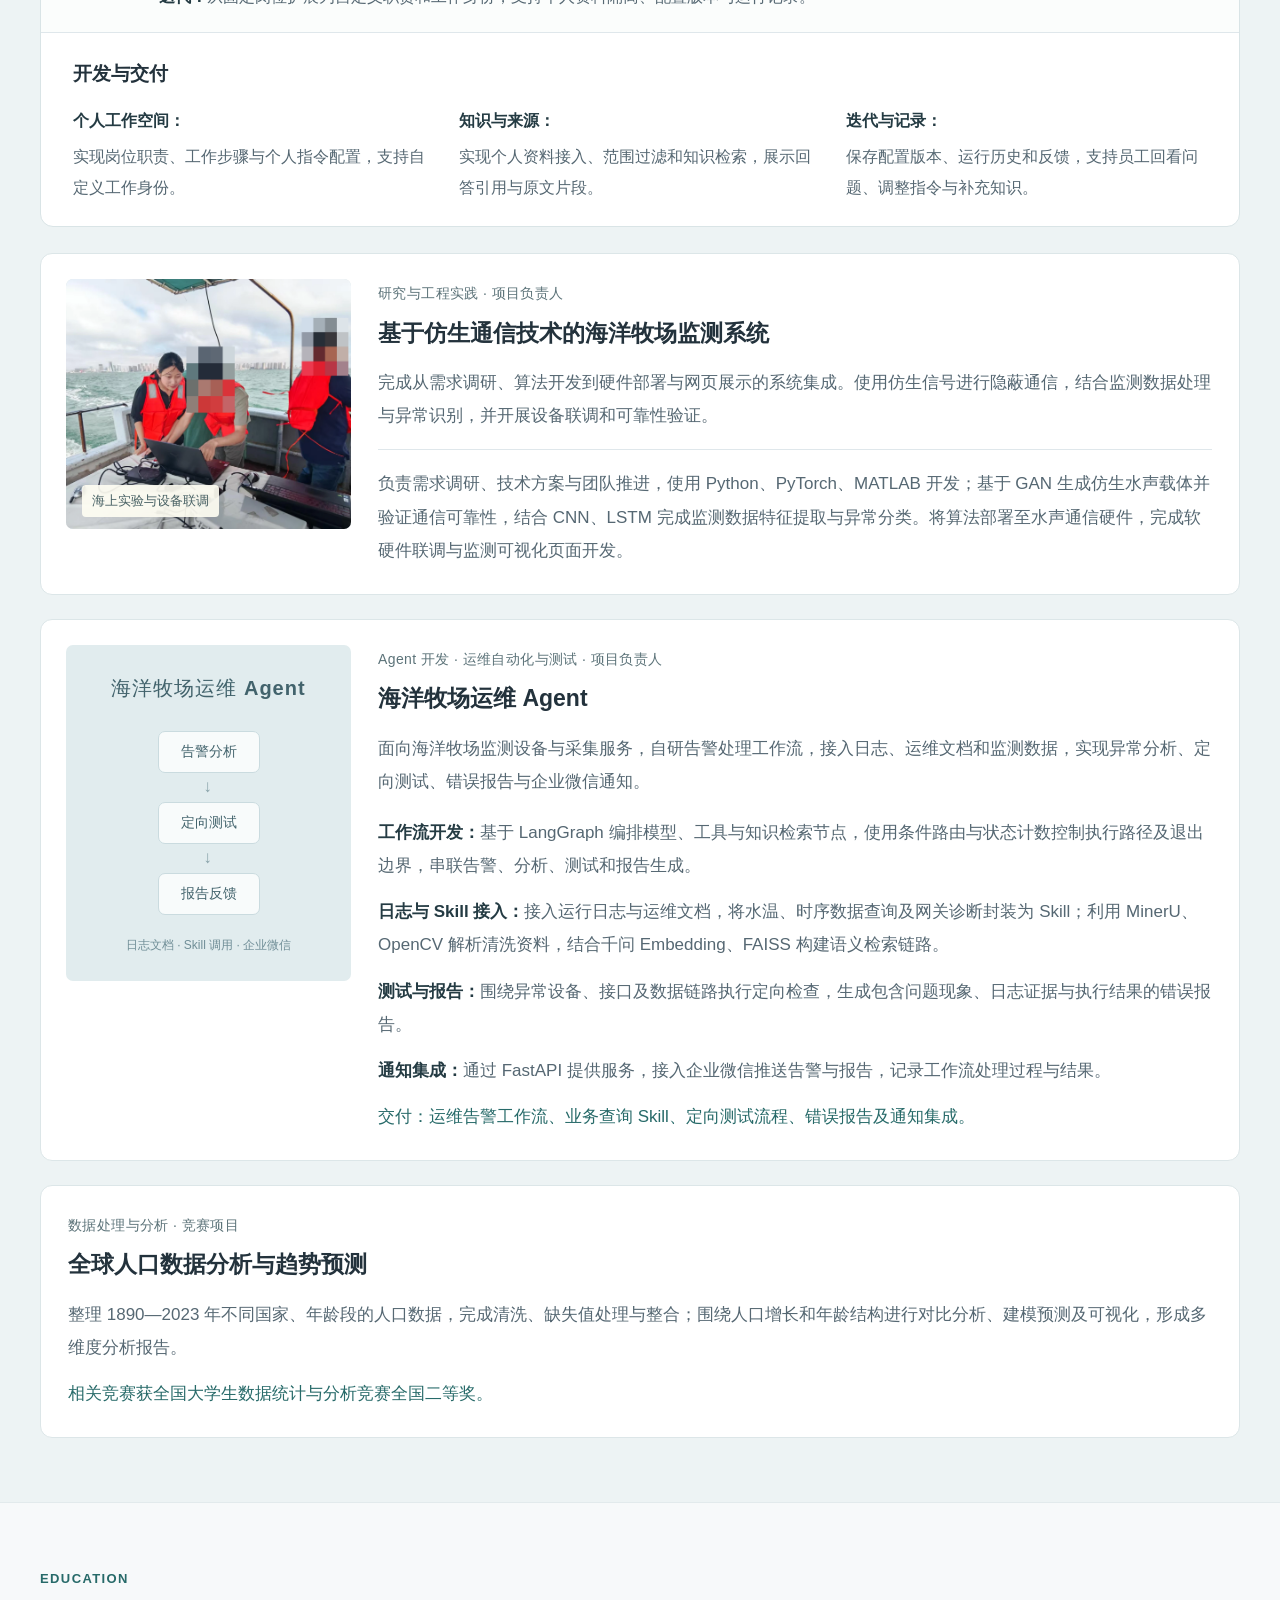
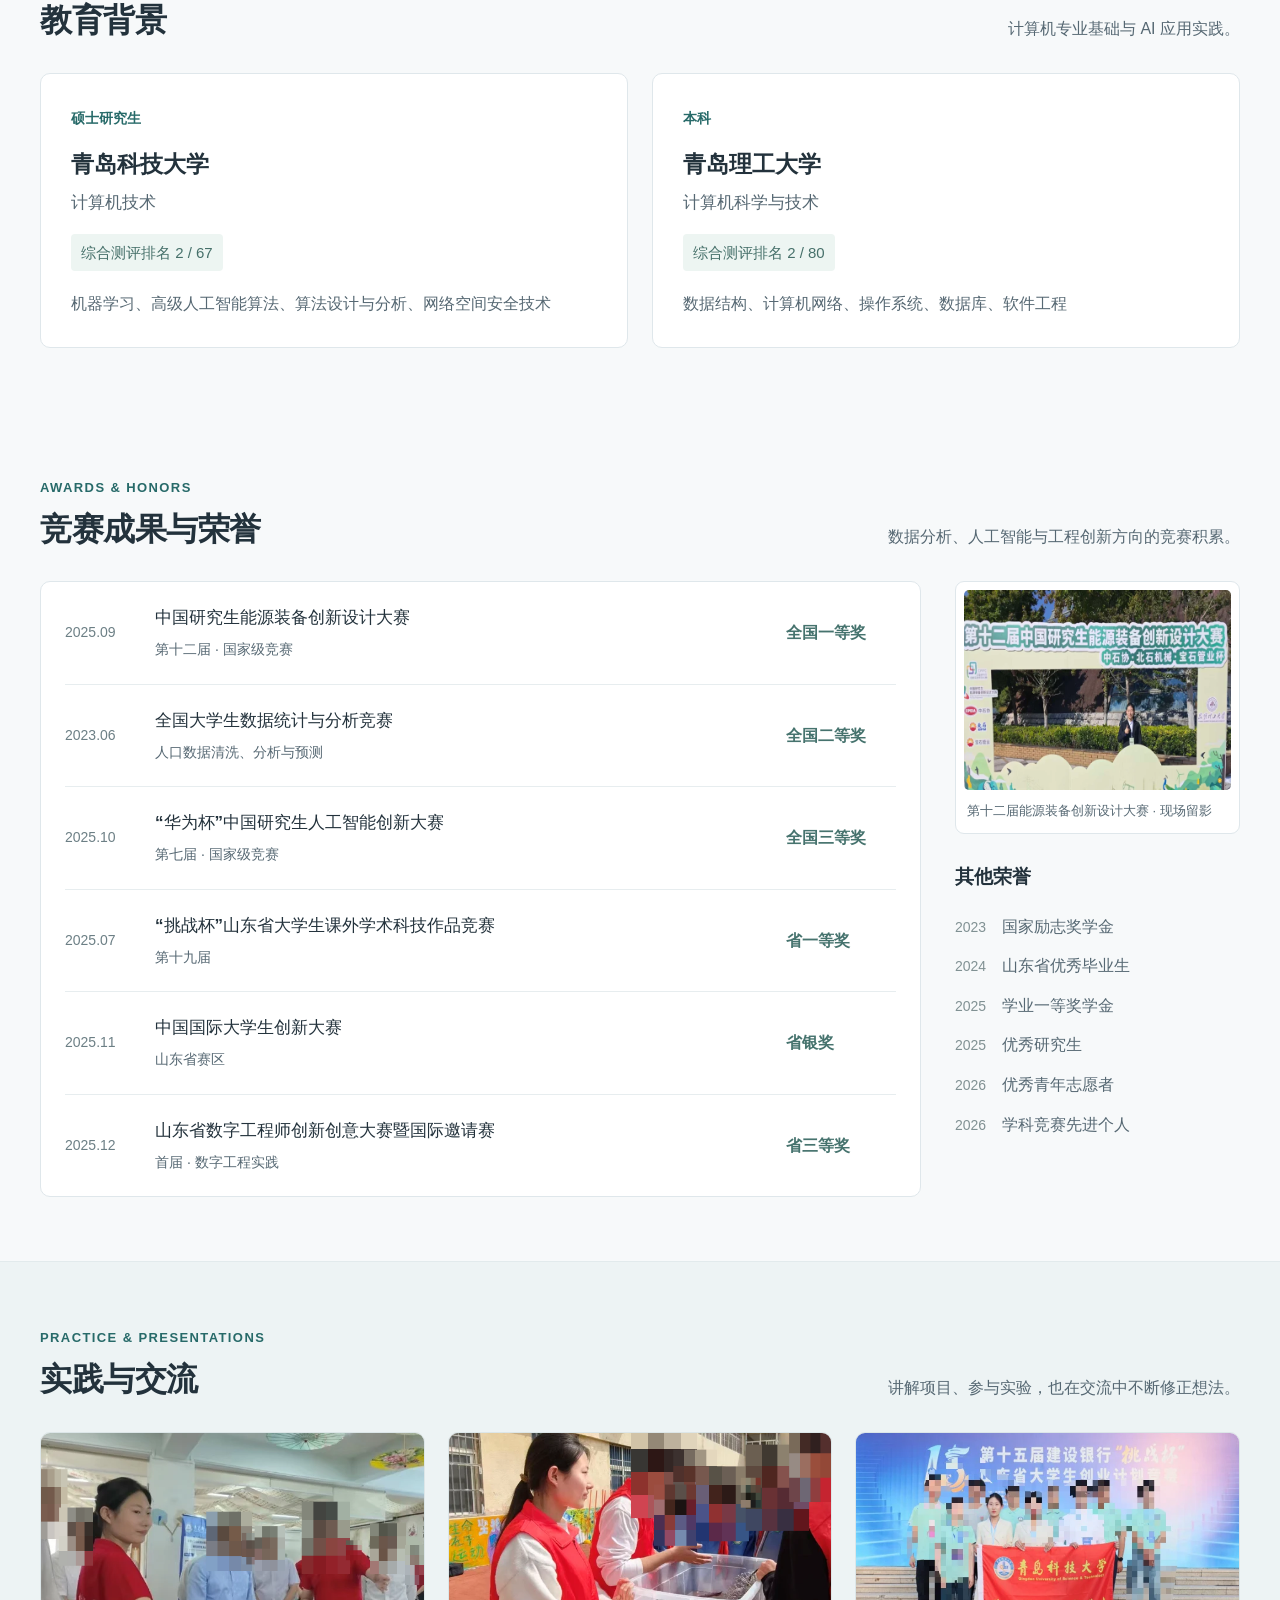
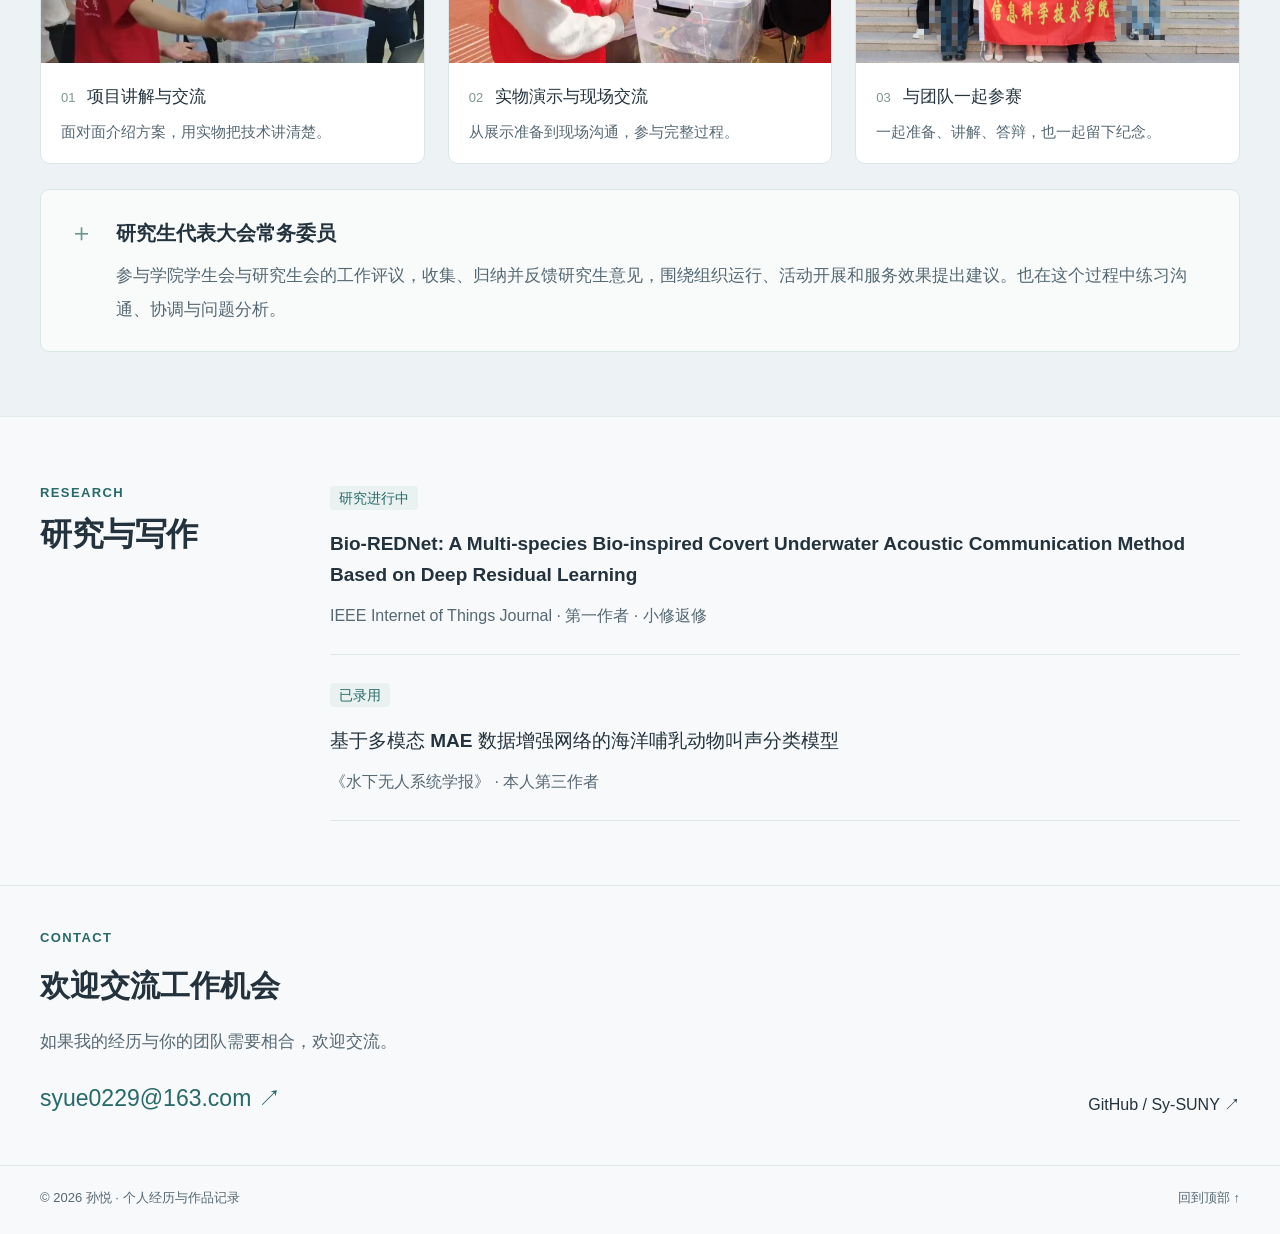
==== commit 13d35f81: "Remove computer proficiency certificate from portfolio" ====
--- a/index.html
+++ b/index.html
@@ -1,6 +1,6 @@
 <!DOCTYPE html>
 <html lang="zh-CN"><head><meta charset="utf-8"><meta name="viewport" content="width=device-width,initial-scale=1"><meta name="description" content="孙悦的个人履历与作品：数据处理、开发测试、AI 应用、竞赛成果与实践记录。"><title>SunYue-suny · 孙悦的个人网站</title><link rel="stylesheet" href="portfolio.css"><script src="portfolio.js" defer></script><link rel="canonical" href="https://sy-suny.github.io/SunYue-suny/"><meta property="og:site_name" content="SunYue-suny"></head><body>
-<a class="skip" href="#main">跳到正文</a><header class="masthead"><a class="wordmark" href="index.html">孙悦<span>个人履历与项目作品</span></a><nav aria-label="个人网站导航"><a href="#experience">实习经历</a><a href="#projects">项目作品</a><a href="#education">教育背景</a><a href="#honors">竞赛荣誉</a><a href="#moments">实践记录</a></nav><a class="contact-nav" href="mailto:syue0229@163.com">联系我 ↗</a></header><main id="main"><section class="intro page-width"><div class="intro-copy"><p class="eyebrow">青岛 · 开放工作机会</p><h1>你好，我是孙悦。</h1><p class="intro-lead">计算机技术硕士研究生</p><div class="intro-qualifications" aria-label="语言与计算机资格"><div><span>语言能力</span><strong>英语六级 <small>CET-6</small></strong></div><div><span>计算机资格</span><strong>计算机二级</strong></div></div><p class="intro-bio">具备扎实的计算机专业基础，能够将业务需求转化为技术方案，完成数据处理、开发实现与测试验证。理解大模型与智能体的应用方法，善于拆解任务、定位问题并持续优化；具备良好的沟通表达、团队协作与项目推进能力，注重将技术方案转化为可交付的成果。</p><div class="directions"><span>数据处理与分析</span><span>开发与测试</span><span>AI 应用与需求设计</span></div><div class="intro-links"><a class="primary-project-link" href="#experience">了解实习经历 ↓</a><a href="#workloom">体验办公助手 ↗</a><a href="https://github.com/Sy-SUNY" target="_blank" rel="noopener">GitHub ↗</a></div></div><figure class="intro-photo"><img src="assets/portrait.webp?v=privacy-20261110" width="1125" height="1500" alt="孙悦在挑战杯竞赛展位展示项目" fetchpriority="high"><figcaption>挑战杯 · 项目展示现场</figcaption></figure></section><section class="section page-width" id="experience"><div class="section-heading"><div><p class="eyebrow">INTERNSHIP EXPERIENCE</p><h2>实习经历</h2></div><p>从业务问题出发，完成方案、开发与验证。</p></div><div class="experience-cards">
+<a class="skip" href="#main">跳到正文</a><header class="masthead"><a class="wordmark" href="index.html">孙悦<span>个人履历与项目作品</span></a><nav aria-label="个人网站导航"><a href="#experience">实习经历</a><a href="#projects">项目作品</a><a href="#education">教育背景</a><a href="#honors">竞赛荣誉</a><a href="#moments">实践记录</a></nav><a class="contact-nav" href="mailto:syue0229@163.com">联系我 ↗</a></header><main id="main"><section class="intro page-width"><div class="intro-copy"><p class="eyebrow">青岛 · 开放工作机会</p><h1>你好，我是孙悦。</h1><p class="intro-lead">计算机技术硕士研究生</p><div class="intro-qualifications" aria-label="语言能力"><div><span>语言能力</span><strong>英语六级 <small>CET-6</small></strong></div></div><p class="intro-bio">具备扎实的计算机专业基础，能够将业务需求转化为技术方案，完成数据处理、开发实现与测试验证。理解大模型与智能体的应用方法，善于拆解任务、定位问题并持续优化；具备良好的沟通表达、团队协作与项目推进能力，注重将技术方案转化为可交付的成果。</p><div class="directions"><span>数据处理与分析</span><span>开发与测试</span><span>AI 应用与需求设计</span></div><div class="intro-links"><a class="primary-project-link" href="#experience">了解实习经历 ↓</a><a href="#workloom">体验办公助手 ↗</a><a href="https://github.com/Sy-SUNY" target="_blank" rel="noopener">GitHub ↗</a></div></div><figure class="intro-photo"><img src="assets/portrait.webp?v=privacy-20261110" width="1125" height="1500" alt="孙悦在挑战杯竞赛展位展示项目" fetchpriority="high"><figcaption>挑战杯 · 项目展示现场</figcaption></figure></section><section class="section page-width" id="experience"><div class="section-heading"><div><p class="eyebrow">INTERNSHIP EXPERIENCE</p><h2>实习经历</h2></div><p>从业务问题出发，完成方案、开发与验证。</p></div><div class="experience-cards">
 <article class="career-card"><aside class="career-date"><time>2026.07 — 2026.09</time><span>海尔创新中心</span><p>开发 · 数据处理 · 测试</p></aside><div class="career-content"><header><h3>海尔国家高端智能化家用电器创新中心</h3><p class="position">大模型技术开发测试实习</p><p class="career-context">深度参与 OCR 智能识图与财务开户 2 个项目，覆盖需求评审、功能开发、测试验证到产品交付。</p></header><ul class="contribution-list"><li><strong>产品全流程参与与需求完善：</strong>深度参与 OCR 智能识图、财务开户 <strong>2 个项目</strong>从需求评审、开发、测试到产品交付的完整流程；梳理开户、销户及变更分支，协助需求澄清与分析报告编写，参与<strong>第二轮</strong>技术链路设计。</li><li><strong>核心功能开发与业务落地：</strong>独立负责图纸识别溯源功能设计与开发，基于千问多模态模型提取材质、尺寸、重量、标准号等关键字段，建立字段、原文证据及图纸坐标的关联，支持识别结果回查与核验。</li><li><strong>制式文件生成与模块交付：</strong>独立设计并实现开户制式电子文件批量生成模块，根据企业名称、统一信用代码、法人等用户信息及附件，动态填充 <strong>11 类</strong> PDF/Word 标准协议与申请书模板，支持业务材料批量生成。</li><li><strong>测试交付与自动化产出：</strong>累计编写 <strong>300 余个</strong>测试用例、<strong>30 余个</strong>自动化测试脚本，提报有效 Bug <strong>150 个</strong>；覆盖 PDF 解析、字段抽取、规则校验及开户分支、异常流程，部署 PaddleOCR 开展独立对照，支撑联调与回归验证。</li></ul><div class="career-delivery"><span>工作产出</span><p>图纸识别溯源、11 类 PDF / Word 文件生成模块、300 余个测试用例、30 余个自动化脚本，提报有效 Bug 150 个。</p></div></div></article>
 <article class="career-card"><aside class="career-date"><time>2026.04 — 2026.06</time><span>芯创智能</span><p>需求设计 · 技术链路 · 评测</p></aside><div class="career-content"><header><h3>青岛芯创智能软件科技开发有限公司</h3><p class="position">AI 产品经理实习</p><p class="career-context">面向企业员工设计个性化办公助手，负责用户研究、技术链路确定与迭代，推进 Prompt、RAG、Agent 与模型微调协同优化。</p></header><ul class="contribution-list"><li><strong>项目定位与用户研究：</strong>面向企业员工设计大模型办公助手。开展全员问卷调研，覆盖研发、测试、运维、产品、设计、运营、市场销售及职能支持 <strong>8 类岗位</strong>，产出岗位画像与差异化需求分析、PRD 及交互原型，负责技术链路确定与迭代。</li><li><strong>Prompt Engineering：</strong>设计强约束 System Prompt，规范岗位职责、回答范围、结构化输出及拒答边界，标准化模型回答行为。</li><li><strong>RAG：</strong>设计资料接入、知识检索与来源展示链路，建立典型问题及评测用例，从准确性、完整性、引用有效性 3 个维度评估；归因知识缺失、检索偏差及回答错误，迭代知识库与检索方案。</li><li><strong>Agent 设计：</strong>设计分层记忆机制并实现跨用户数据隔离，支持员工按岗位角色、业务指令及知识库配置专属助手。</li><li><strong>模型微调与迭代成效：</strong>开展岗位场景模型微调，使模型学习岗位专业术语、结构化输出格式及拒答行为；协同 Prompt、RAG 与 Agent 迭代，相关评测指标改善约 <strong>20%–35%</strong>，幻觉问题明显改善、违规输出减少。</li></ul><div class="career-delivery"><span>工作产出</span><p>8 类岗位画像与差异化需求分析、PRD 与交互原型、分层记忆和跨用户数据隔离、岗位场景模型微调；相关评测指标改善约 20%–35%，幻觉问题明显改善、违规输出减少。</p></div></div></article></div></section><section class="project-section" id="projects"><div class="page-width"><div class="section-heading"><div><p class="eyebrow">SELECTED PROJECTS</p><h2>项目作品</h2></div><p>可运行的作品，以及研究与竞赛中的实践。</p></div>
 <article class="featured-project" id="workloom"><div class="featured-project-body"><p class="project-index">个人作品 · 实习场景脱敏重建</p><h3>Workloom 员工办公助手</h3><p class="project-intro">让员工按自己的岗位职责、业务知识和工作习惯，配置个人办公助手。</p><p>围绕“定义岗位—接入知识—配置指令—核对引用—反馈改进”实现完整流程，让每次配置与回答都有记录可回看。</p><div class="project-actions"><a class="primary-project-link" href="app.html">打开演示 ↗</a><a href="https://github.com/Sy-SUNY/workloom" target="_blank" rel="noopener">项目源码 ↗</a></div></div><figure class="project-preview"><a href="app.html" aria-label="打开 Workloom 办公助手演示"><img src="assets/workloom-preview.png" width="1440" height="1000" alt="Workloom 工作台，展示个人知识、助手对话和配置入口" loading="lazy"></a><figcaption>Workloom · 实际工作台界面</figcaption></figure><div class="project-evolution"><span>迭代过程</span><p><strong>初版：</strong>打通知识检索、引用、配置与反馈。<br><strong>迭代：</strong>从固定岗位扩展为自定义职责和工作身份，支持个人资料隔离、配置版本与运行记录。</p></div><div class="featured-contributions"><h4>开发与交付</h4><ul class="project-work-list"><li><strong>个人工作空间：</strong>实现岗位职责、工作步骤与个人指令配置，支持自定义工作身份。</li><li><strong>知识与来源：</strong>实现个人资料接入、范围过滤和知识检索，展示回答引用与原文片段。</li><li><strong>迭代与记录：</strong>保存配置版本、运行历史和反馈，支持员工回看问题、调整指令与补充知识。</li></ul></div></article>
